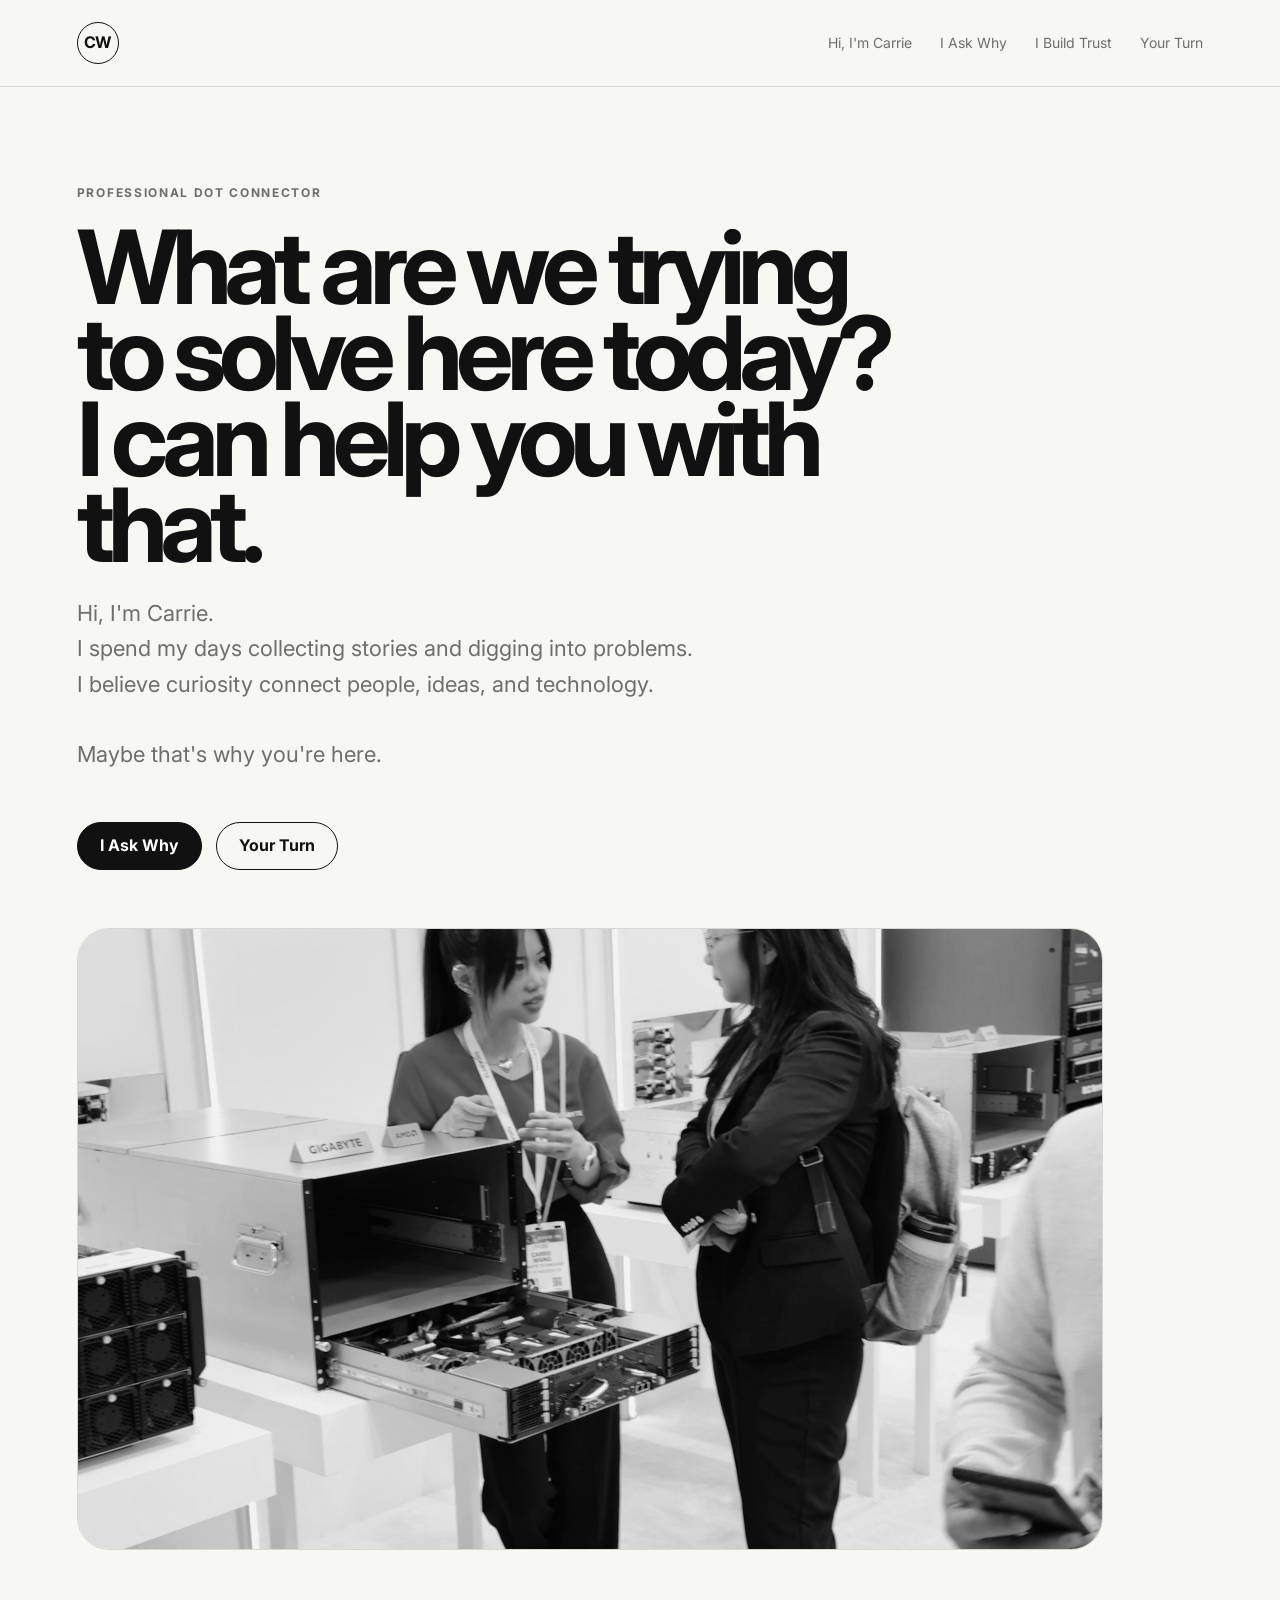
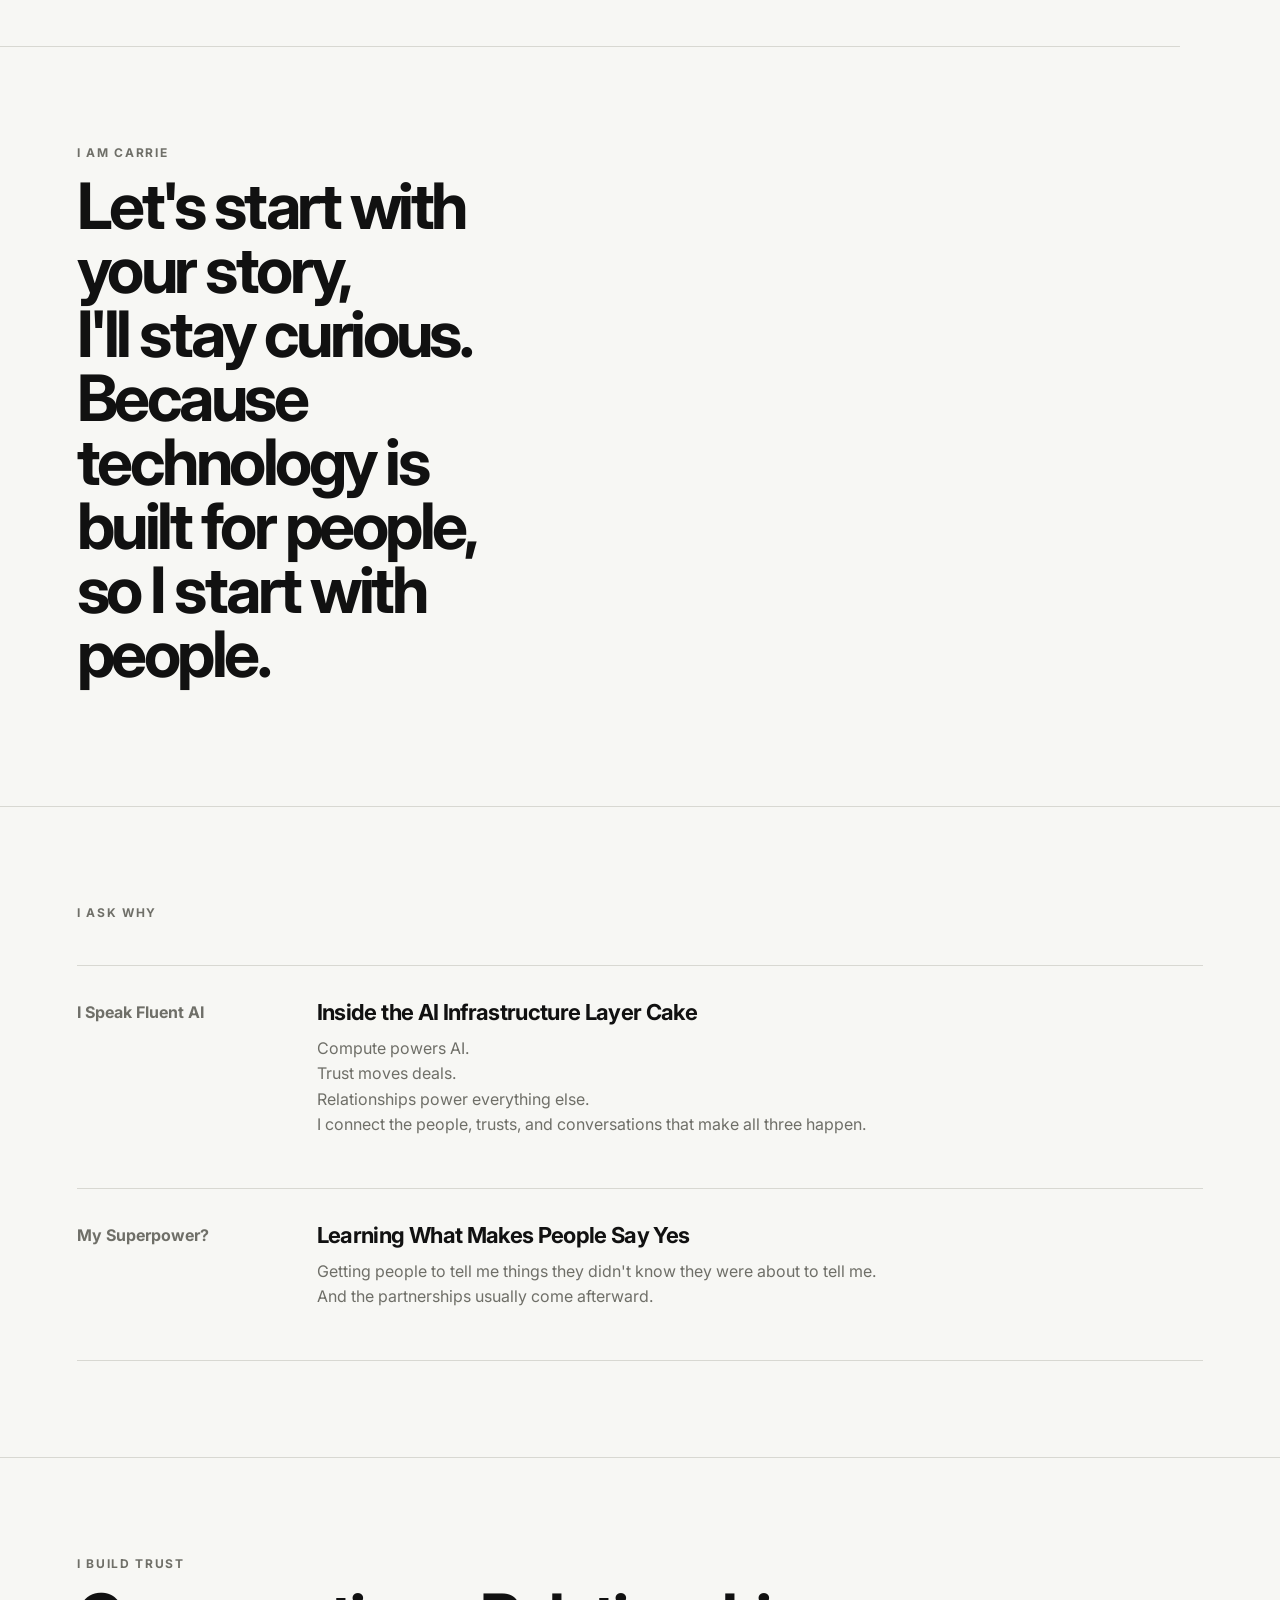
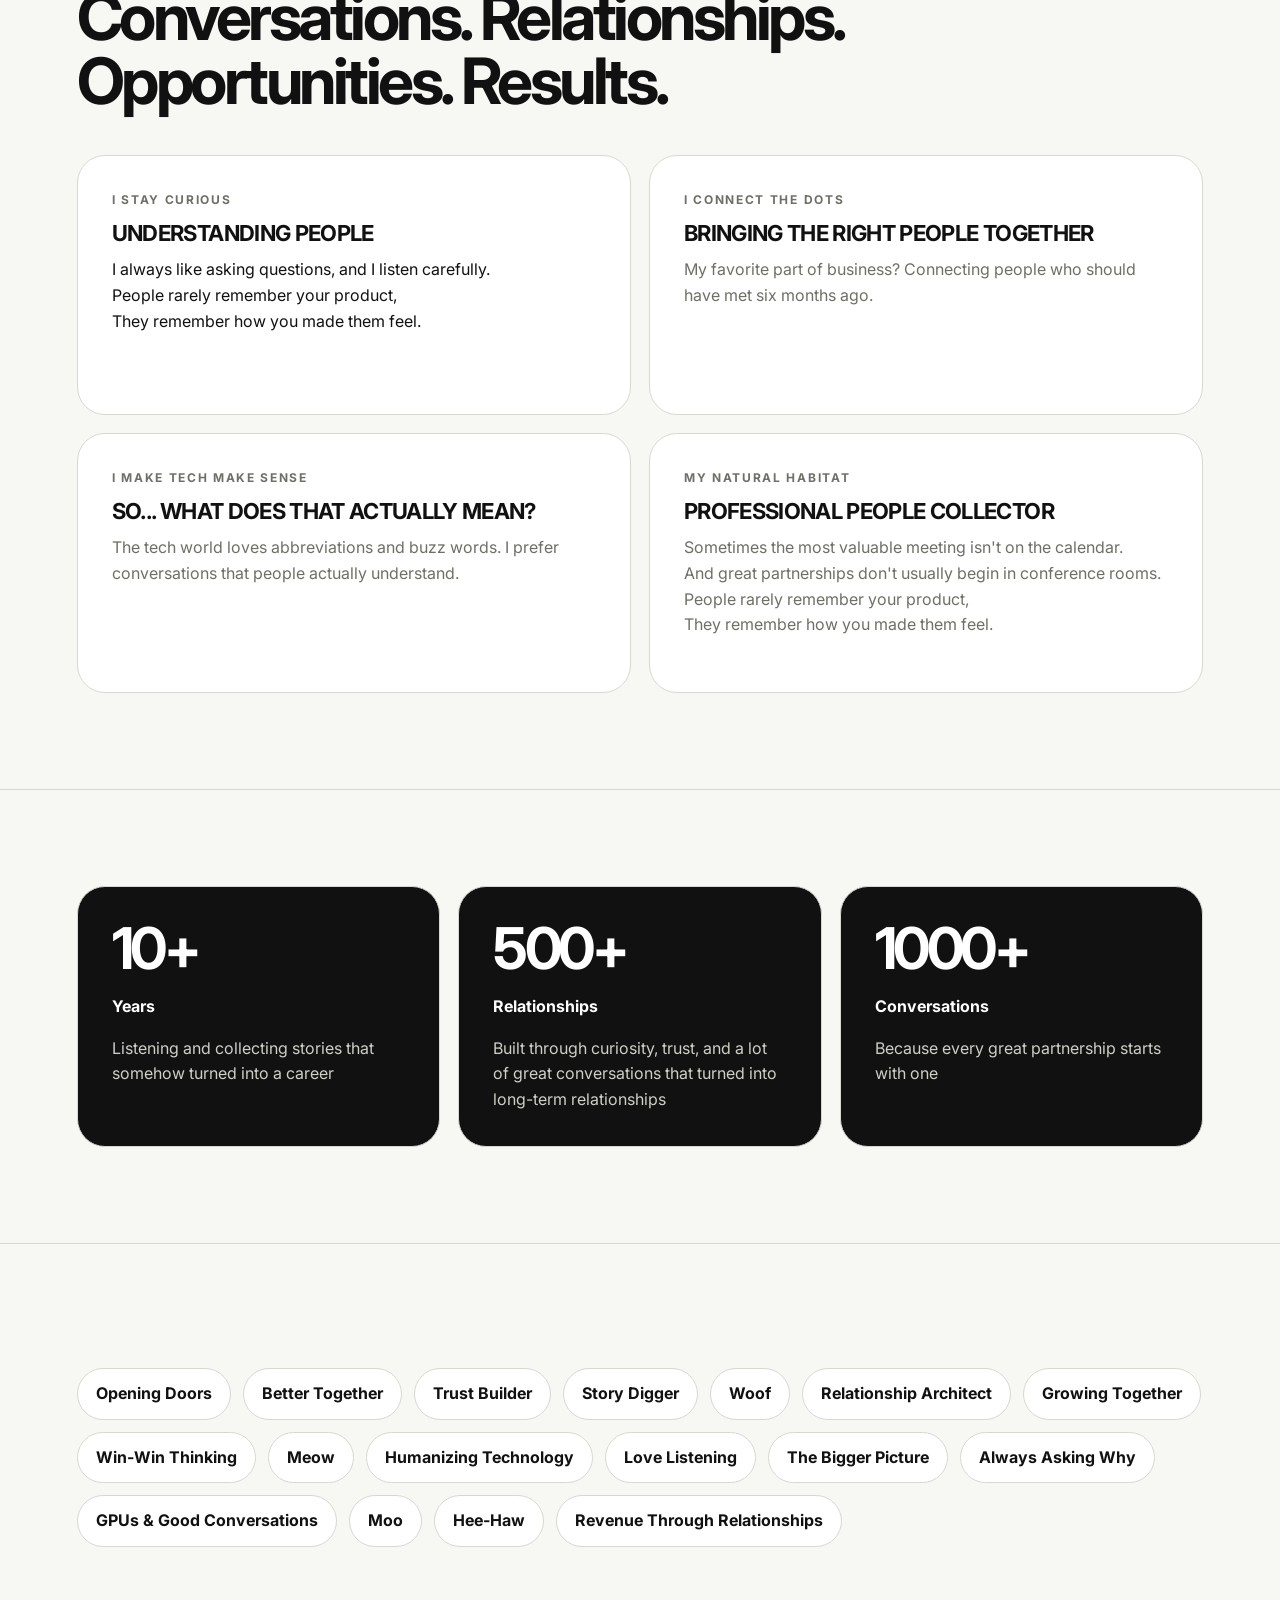
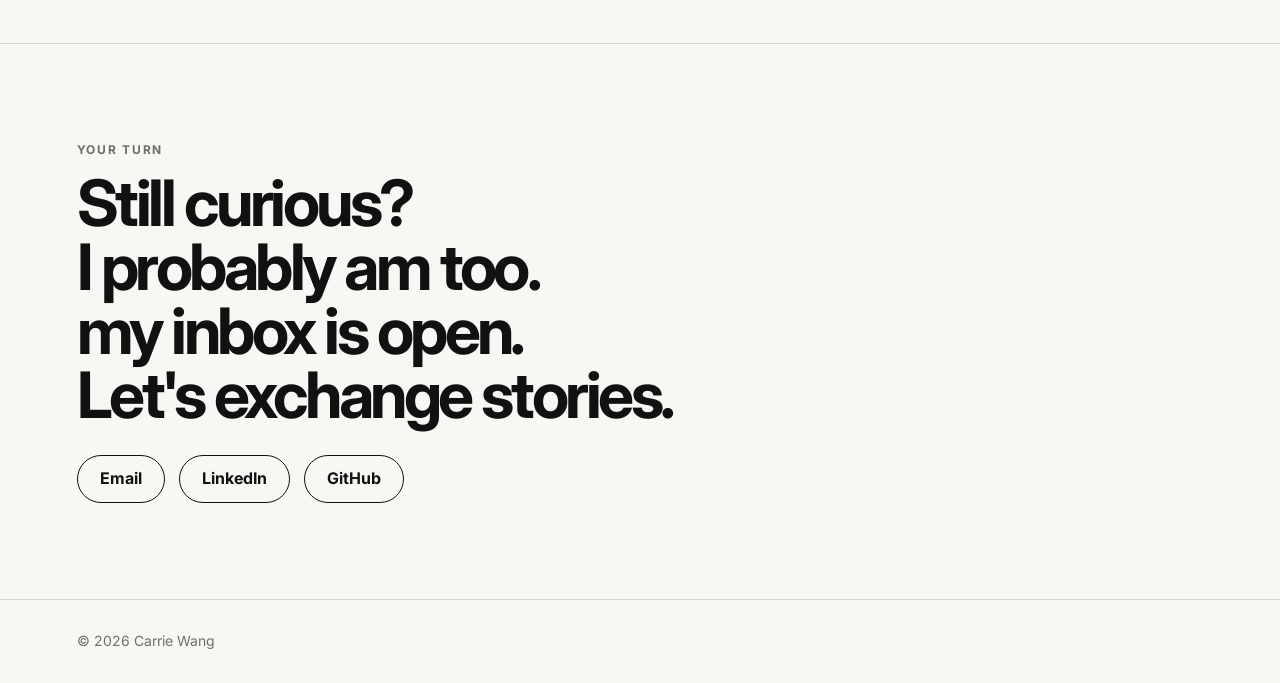
==== index.html @ 951395d8 "Update index.html" ====
<!DOCTYPE html>
<html lang="en">
<head>
  <meta charset="UTF-8" />
  <meta name="viewport" content="width=device-width, initial-scale=1.0" />
  <title>| Hi, I'm Carrie |</title>
  <meta name="description" content="Carrie Wang — Professional Dot Connector." />
  <link rel="preconnect" href="https://fonts.googleapis.com">
  <link rel="preconnect" href="https://fonts.gstatic.com" crossorigin>
  <link href="https://fonts.googleapis.com/css2?family=Inter:wght@400;500;600;700;800&display=swap" rel="stylesheet">
  <link rel="stylesheet" href="style.css" />
</head>
<body>
  <header class="site-header">
    <a class="logo" href="#top">CW</a>
   <nav class="nav">
  <a href="#top">
    <span class="desktop-label">Hi, I'm Carrie</span>
    <span class="mobile-label">Hi,</span>
  </a>

  <a href="#Why">
    <span class="desktop-label">I Ask Why</span>
    <span class="mobile-label">I'm</span>
  </a>

  <a href="#Trust">
    <span class="desktop-label">I Build Trust</span>
    <span class="mobile-label">Carrie</span>
  </a>

  <a href="#Turn">
    <span class="desktop-label">Your Turn</span>
    <span class="mobile-label">: )</span>
  </a>
</nav>
  </header>

  <main id="top">
    <section class="hero section">
      <div class="eyebrow">Professional Dot Connector</div>
      <h1>What are we trying<br>to solve here today?<br>I can help you with<br>that.
</h1>
      <p class="hero-copy">
        Hi, I'm Carrie.<br>I spend my days collecting stories and digging into problems.<br>I believe curiosity connect people, ideas, and technology.
        <br><br>Maybe that's why you're here.
      </p>
      <div class="hero-actions">
        <a class="button primary" href="#Why">I Ask Why</a>
        <a class="button secondary" href="#Turn">Your Turn</a>
      </div>

      <figure class="hero-photo">
        <img src="images/carrie-booth.jpg" alt="Carrie Wang speaking with a customer at an enterprise technology booth">
      </figure>
    </section>

    <section id="Hi, I'm Carrie" class="section grid-two">
      <div>
        <p class="section-label">I am Carrie</p>
        <h2>Let's start with your story,<br>I'll stay curious.<br>Because technology is built for people,<br>so I start with people.</h2>
      </div>
    </section>

    <section id="Why" class="section">
      <p class="section-label">I Ask Why</p>
      <div class="timeline">
        <article class="timeline-item">
          <span>I Speak Fluent AI</span>
          <div>
            <h3>Inside the AI Infrastructure Layer Cake</h3>
            <p>Compute powers AI.<br>Trust moves deals.<br>Relationships power everything else.<br>I connect the people, trusts, and conversations that make all three happen.
          </div>
        </article>
        <article class="timeline-item">
          <span>My Superpower?</span>
          <div>
            <h3>Learning What Makes People Say Yes</h3>
            <p>Getting people to tell me things they didn't know they were about to tell me.<br>And the partnerships usually come afterward.</p>
          </div>
        </article>
      </div>
    </section>

    <section id="Trust" class="section">
      <div class="section-heading">
        <p class="section-label">I Build Trust</p>
        <h2>Conversations. Relationships. Opportunities. Results.</h2>
      </div>

      <div class="cards">
        <article class="card">
          <p class="card-meta">I Stay Curious</p>
          <h3>UNDERSTANDING PEOPLE</h3>
          <p>I always like asking questions, and I listen carefully.<br>People rarely remember your product,<br>They remember how you made them feel.</p></p>
        </article>
        <article class="card">
          <p class="card-meta">I Connect the Dots</p>
          <h3>BRINGING THE RIGHT PEOPLE TOGETHER</h3>
          <p>My favorite part of business? Connecting people who should have met six months ago.</p>
        </article>
        <article class="card">
          <p class="card-meta">I Make Tech Make Sense</p>
          <h3>SO... WHAT DOES THAT ACTUALLY MEAN?</h3>
          <p>The tech world loves abbreviations and buzz words. I prefer conversations that people actually understand.</p>
        </article>
        <article class="card">
          <p class="card-meta">My Natural Habitat</p>
          <h3>PROFESSIONAL PEOPLE COLLECTOR</h3>
          <p>Sometimes the most valuable meeting isn't on the calendar.<br>And great partnerships don't usually begin in conference rooms.<br>People rarely remember your product,<br>They remember how you made them feel.</p>
        </article>
      </div>
    </section>

<section class="section metrics">

  <div>
    <strong>10+</strong>
    <p>Years</p>
    <span>Listening and collecting stories that somehow turned into a career</span>
  </div>

  <div>
    <strong>500+</strong>
    <p>Relationships</p>
    <span>Built through curiosity, trust, and a lot of great conversations that turned into long-term relationships</span>
  </div>

  <div>
    <strong>1000+</strong>
    <p>Conversations</p>
    <span>Because every great partnership starts with one</span>
  </div>

</section>

    

<section class="section skills">
  <div class="skill-list">
    <span>Opening Doors</span>
    <span>Better Together</span>
    <span>Trust Builder</span>
    <span>Story Digger</span>
    <span>Woof</span>
    <span>Relationship Architect</span>
    <span>Growing Together</span>
    <span>Win-Win Thinking</span>
    <span>Meow</span>
    <span>Humanizing Technology</span>
    <span>Love Listening</span>
    <span>The Bigger Picture</span>
    <span>Always Asking Why</span>
    <span>GPUs &amp; Good Conversations</span>
    <span>Moo</span>
    <span>Hee-Haw</span>
    <span>Revenue Through Relationships</span>
  </div>
</section>



    <section id="Turn" class="section contact">
      <p class="section-label">Your Turn</p>
      <h2>Still curious?<br>I probably am too.<br>my inbox is open.<br>Let's exchange stories.</h2>
      <div class="contact-links">
        <a href="mailto:carrie@carriewang.me">Email</a>
        <a href="https://www.linkedin.com/in/this-is-carrie-w/" target="_blank" rel="noopener">LinkedIn</a>
        <a href="https://github.com/carrrieon" target="_blank" rel="noopener">GitHub</a>
      </div>
    </section>
  </main>

  <footer class="footer">
    <span>© 2026 Carrie Wang</span>
    <span></span>
  </footer>
</body>
</html>
---- style.css ----
:root {
  --bg: #f7f7f4;
  --text: #111111;
  --muted: #6f6f68;
  --line: #d8d8d2;
  --card: #ffffff;
  --soft: #edede8;
  --dark: #111111;
  --light: #ffffff;
}

* { box-sizing: border-box; }
html { scroll-behavior: smooth; }
body {
  margin: 0;
  font-family: "Inter", system-ui, -apple-system, BlinkMacSystemFont, sans-serif;
  background: var(--bg);
  color: var(--text);
  line-height: 1.6;
}

a { color: inherit; text-decoration: none; }

.site-header {
  position: sticky;
  top: 0;
  z-index: 10;
  display: flex;
  align-items: center;
  justify-content: space-between;
  padding: 22px 6vw;
  background: rgba(247, 247, 244, 0.86);
  backdrop-filter: blur(18px);
  border-bottom: 1px solid var(--line);
}

.logo {
  width: 42px;
  height: 42px;
  display: grid;
  place-items: center;
  border: 1px solid var(--text);
  border-radius: 50%;
  font-weight: 700;
  letter-spacing: -0.04em;
}

.nav {
  display: flex;
  gap: 28px;
  color: var(--muted);
  font-size: 14px;
}
.nav a:hover { color: var(--text); }

.section {
  padding: 96px 6vw;
  border-bottom: 1px solid var(--line);
}

.hero {
  min-height: 86vh;
  display: flex;
  flex-direction: column;
  justify-content: center;
  max-width: 1180px;
}

.eyebrow,
.section-label,
.card-meta {
  color: var(--muted);
  text-transform: uppercase;
  letter-spacing: 0.14em;
  font-size: 12px;
  font-weight: 700;
}

h1, h2, h3, p { margin-top: 0; }
h1 {
  max-width: 1060px;
  font-size: clamp(46px, 8vw, 116px);
  line-height: 0.84;
  letter-spacing: -0.07em;
  margin: 22px 0 28px;
}

h2 {
  font-size: clamp(34px, 5vw, 72px);
  line-height: 1;
  letter-spacing: -0.055em;
  margin-bottom: 24px;
}

h3 {
  font-size: 22px;
  line-height: 1.18;
  letter-spacing: -0.03em;
  margin-bottom: 10px;
}

.hero-copy {
  max-width: 680px;
  font-size: 22px;
  color: var(--muted);
}

.hero-actions,
.contact-links {
  display: flex;
  flex-wrap: wrap;
  gap: 14px;
  margin-top: 28px;
}

.button,
.contact-links a {
  display: inline-flex;
  align-items: center;
  justify-content: center;
  min-height: 48px;
  padding: 0 22px;
  border: 1px solid var(--text);
  border-radius: 999px;
  font-weight: 700;
  transition: transform 0.2s ease, background 0.2s ease, color 0.2s ease;
}

.button:hover,
.contact-links a:hover { transform: translateY(-2px); }
.primary { background: var(--dark); color: var(--light); }
.secondary { background: transparent; }

.grid-two {
  display: grid;
  grid-template-columns: minmax(0, 0.9fr) minmax(0, 1.1fr);
  gap: 80px;
  align-items: start;
}

.content-block {
  font-size: 20px;
  color: var(--muted);
}

.timeline {
  margin-top: 42px;
  border-top: 1px solid var(--line);
}
.timeline-item {
  display: grid;
  grid-template-columns: 180px 1fr;
  gap: 60px;
  padding: 34px 0;
  border-bottom: 1px solid var(--line);
}
.timeline-item span {
  color: var(--muted);
  font-weight: 700;
}
.timeline-item p { color: var(--muted); max-width: 760px; }

.section-heading { max-width: 880px; margin-bottom: 42px; }
.cards {
  display: grid;
  grid-template-columns: repeat(2, minmax(0, 1fr));
  gap: 18px;
}
.card {
  background: var(--card);
  border: 1px solid var(--line);
  border-radius: 28px;
  padding: 34px;
  min-height: 260px;
}
.card p:last-child { color: var(--muted); }

.metrics {
  display: grid;
  grid-template-columns: repeat(3, minmax(0, 1fr));
  gap: 18px;
}
.metrics div {
  border: 1px solid var(--line);
  border-radius: 28px;
  padding: 34px;
  background: var(--dark);
  color: var(--light);
  min-height: 220px;
  display: flex;
  flex-direction: column;
}
.metrics strong {
  display: block;
  font-size: clamp(42px, 4.5vw, 64px);
  line-height: 0.95;
  letter-spacing: -0.06em;
  margin-bottom: 18px;
  word-break: keep-all;
}
.metrics p {
  font-weight: 700;
}
.metrics span { color: #cfcfc9; }

.skill-list {
  display: flex;
  flex-wrap: wrap;
  gap: 12px;
  margin-top: 28px;
}
.skill-list span {
  border: 1px solid var(--line);
  background: var(--card);
  border-radius: 999px;
  padding: 12px 18px;
  font-weight: 700;
}

.contact h2 { max-width: 960px; }

.footer {
  display: flex;
  justify-content: space-between;
  gap: 18px;
  padding: 30px 6vw;
  color: var(--muted);
  font-size: 14px;
}

@media (max-width: 820px) {
.site-header {
  padding: 14px 14px;
  gap: 12px;
}

.logo {
  width: 44px;
  height: 44px;
  flex: 0 0 44px;
  font-size: 18px;
}

.nav {
  flex: 1;
  display: flex;
  justify-content: space-between;
  gap: 8px;
  font-size: 13px;
  line-height: 1;
}

.nav a {
  white-space: nowrap;
}
  .section { padding: 72px 20px; }
  .hero { min-height: 80vh; }
  .hero-copy, .content-block { font-size: 18px; }
  .grid-two, .timeline-item, .cards, .metrics {
    grid-template-columns: 1fr;
    gap: 24px;
  }
  .timeline-item { gap: 10px; }
  .footer { flex-direction: column; padding: 26px 20px; }
}

.hero-photo {
  margin: 58px 0 0;
  border: 1px solid var(--line);
  border-radius: 32px;
  overflow: hidden;
  background: var(--card);
}

.hero-photo img {
  display: block;
  width: 100%;
  height: min(58vw, 620px);
  object-fit: cover;
  filter: grayscale(100%);
}
.mobile-label {
  display: none;
}

@media (max-width: 820px) {
  .desktop-label {
    display: none;
  }

  .mobile-label {
    display: inline;
  }
}
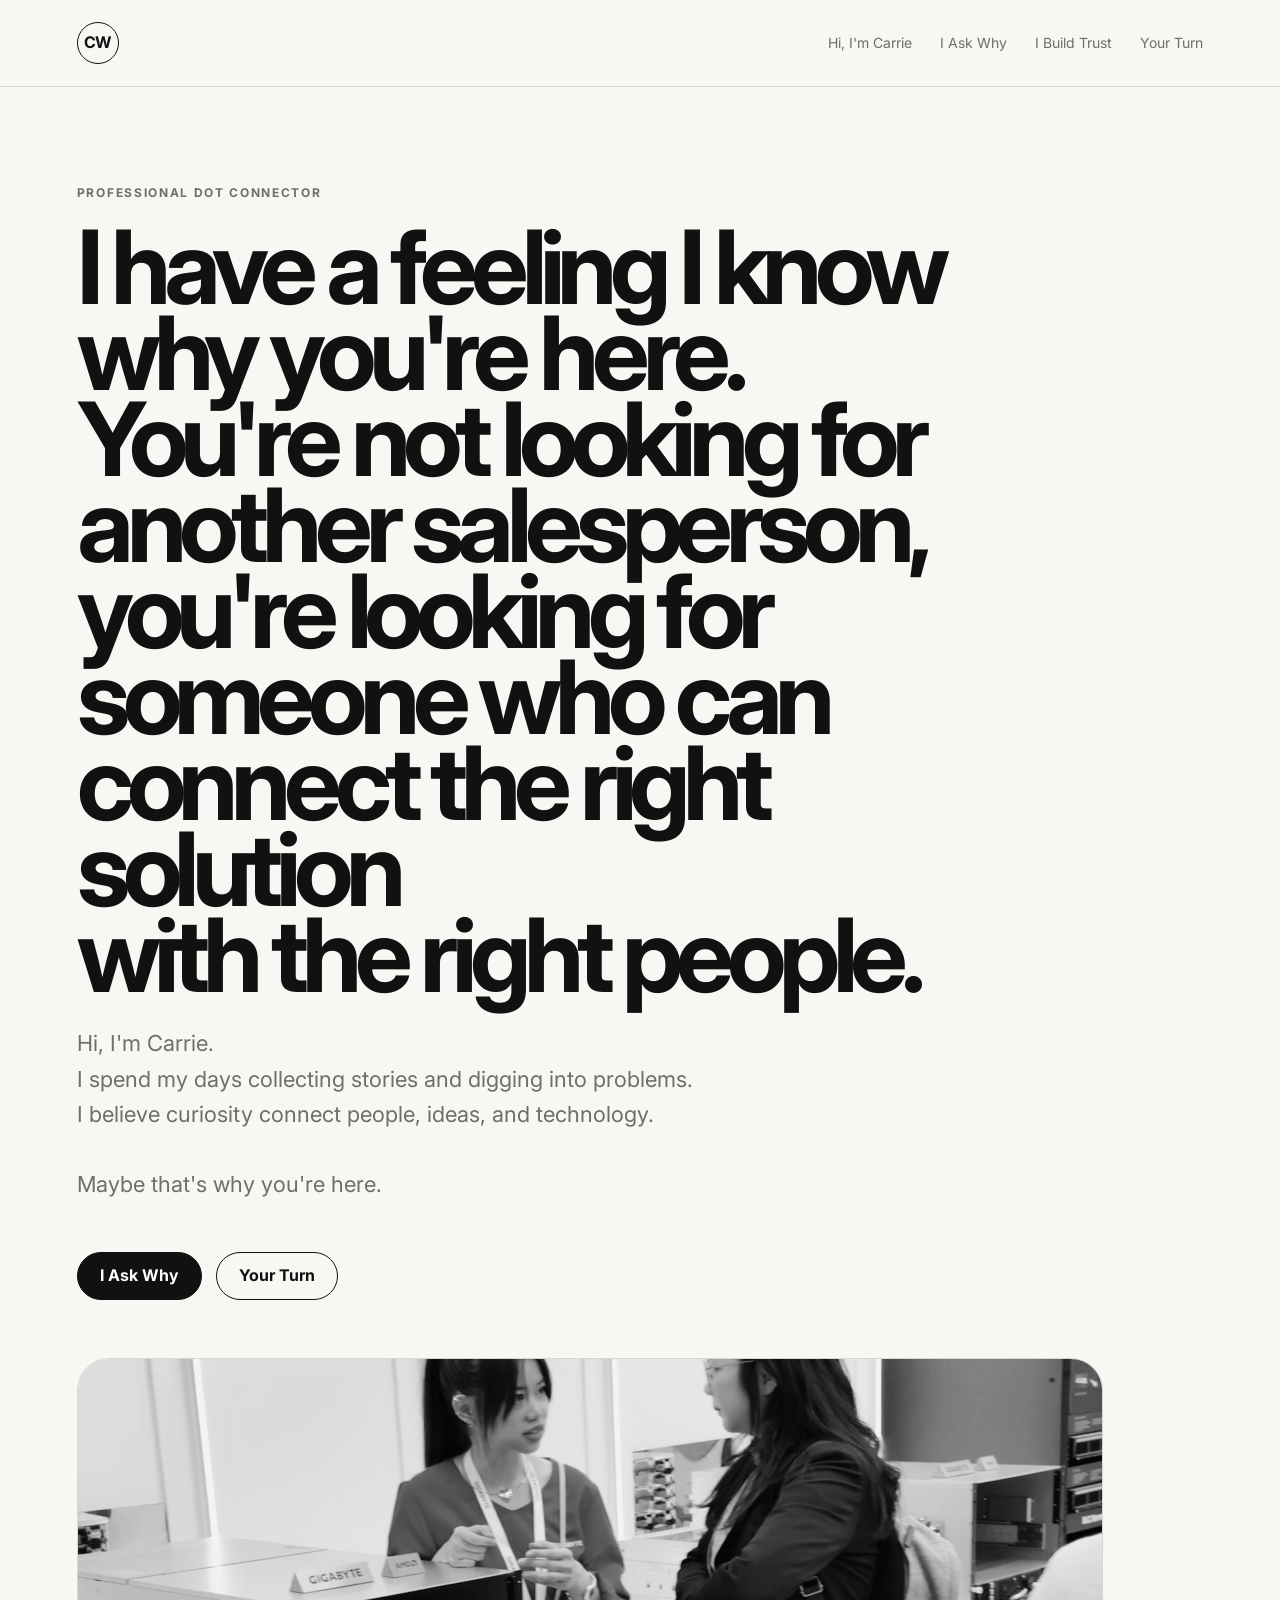
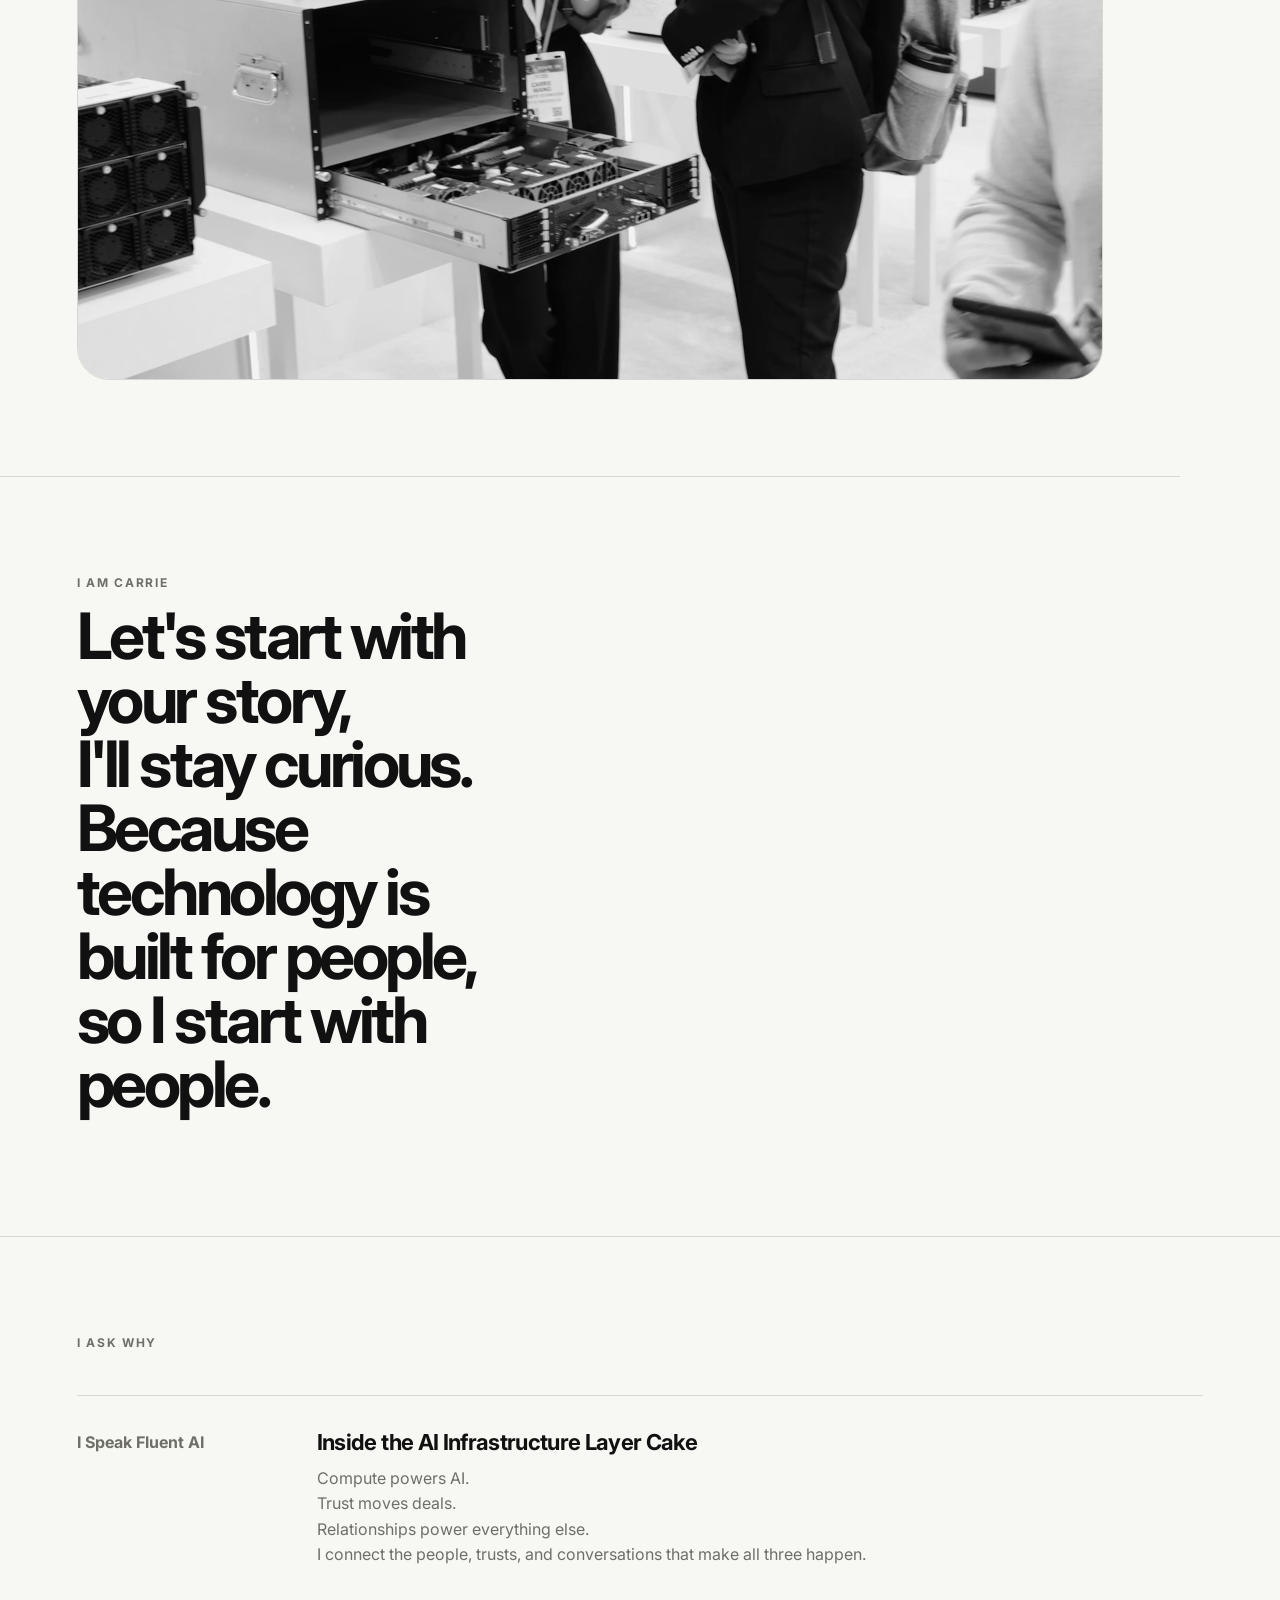
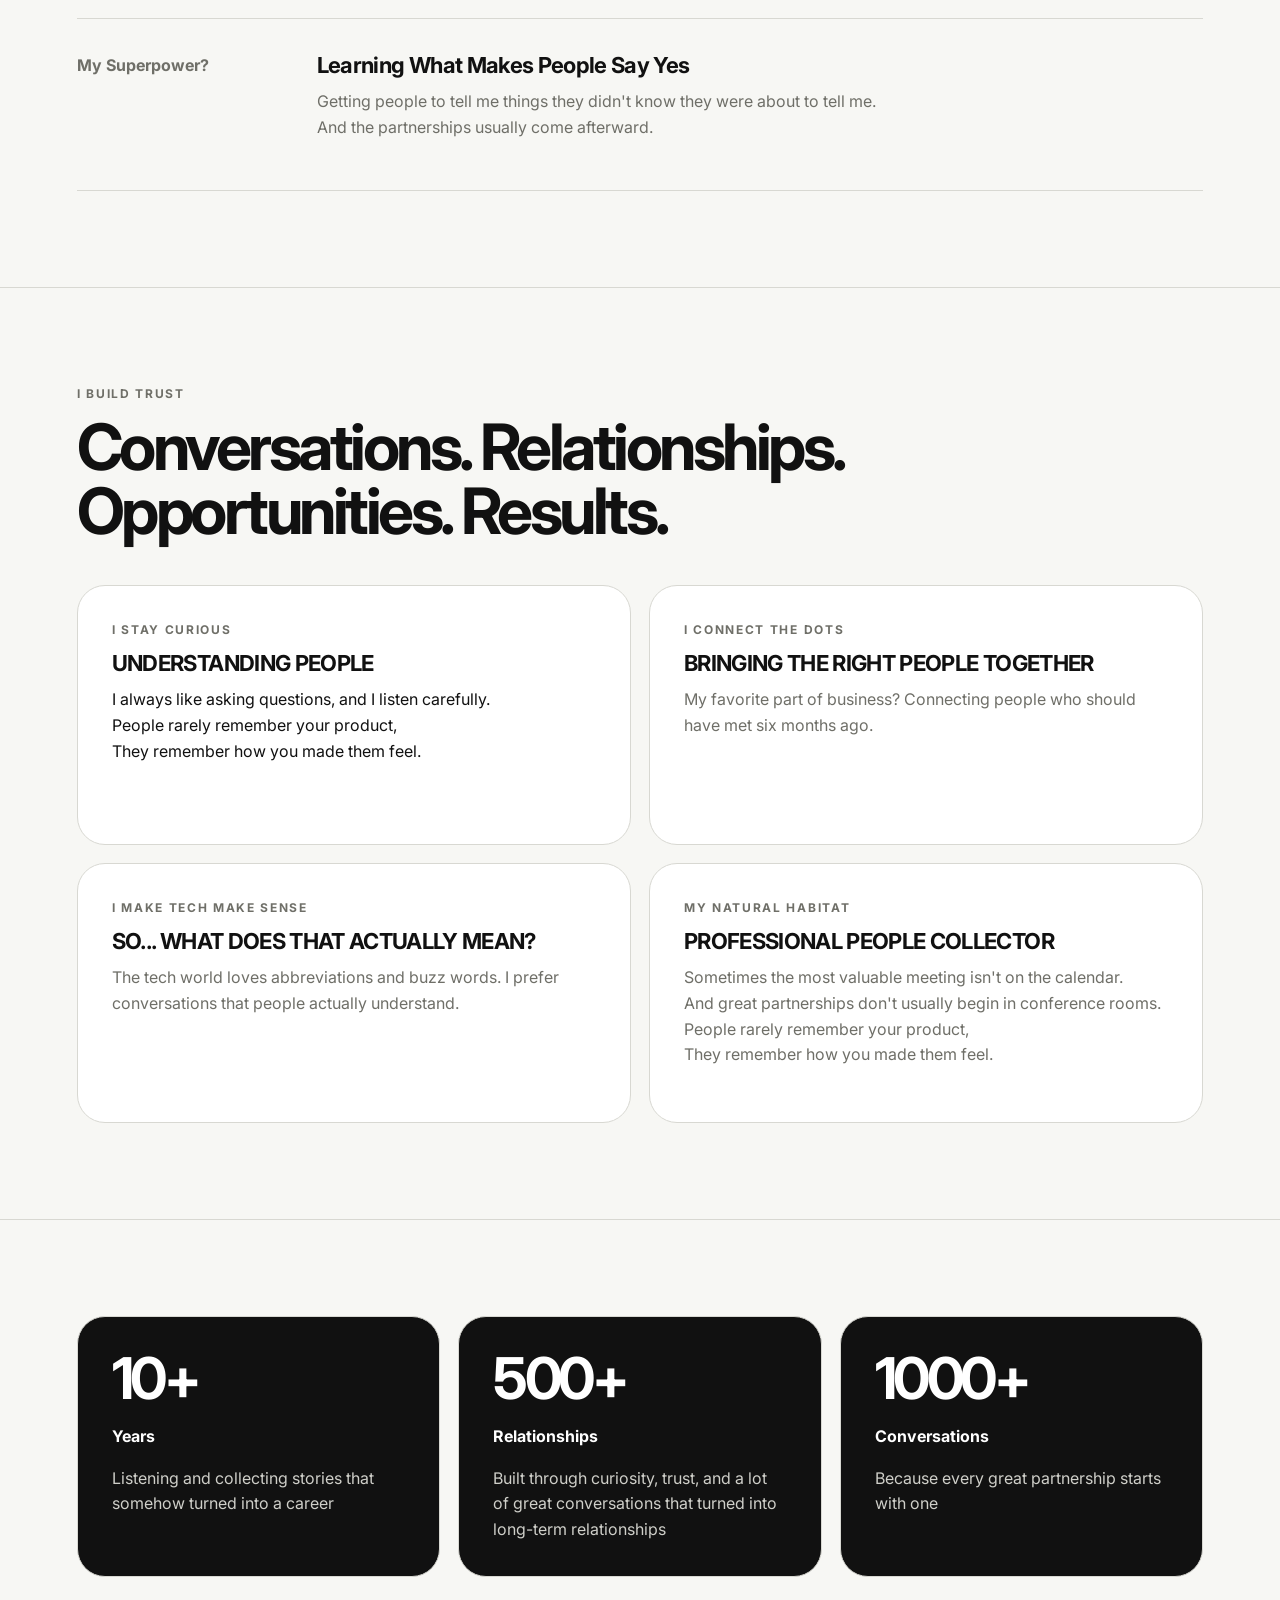
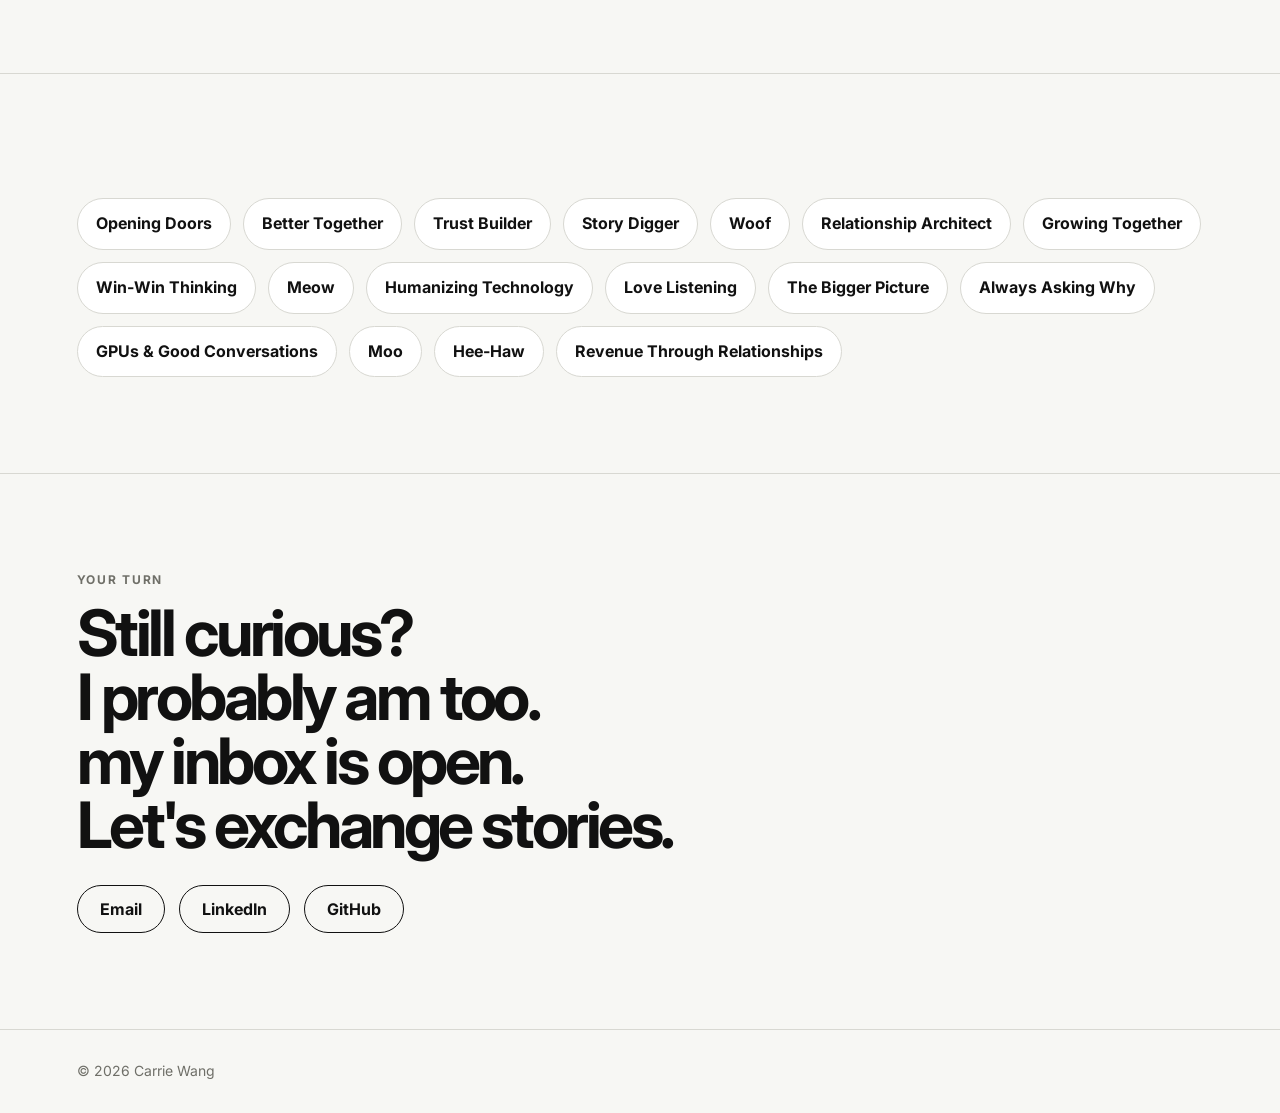
==== commit c1c8ad77: "Update index.html" ====
--- a/index.html
+++ b/index.html
@@ -39,7 +39,7 @@
   <main id="top">
     <section class="hero section">
       <div class="eyebrow">Professional Dot Connector</div>
-      <h1>What are we trying<br>to solve here today?<br>I can help you with<br>that.
+      <h1>I have a feeling I know why you're here.<br>You're not looking for another salesperson,<br>you're looking for someone who can connect the right solution<br>with the right people.
 </h1>
       <p class="hero-copy">
         Hi, I'm Carrie.<br>I spend my days collecting stories and digging into problems.<br>I believe curiosity connect people, ideas, and technology.
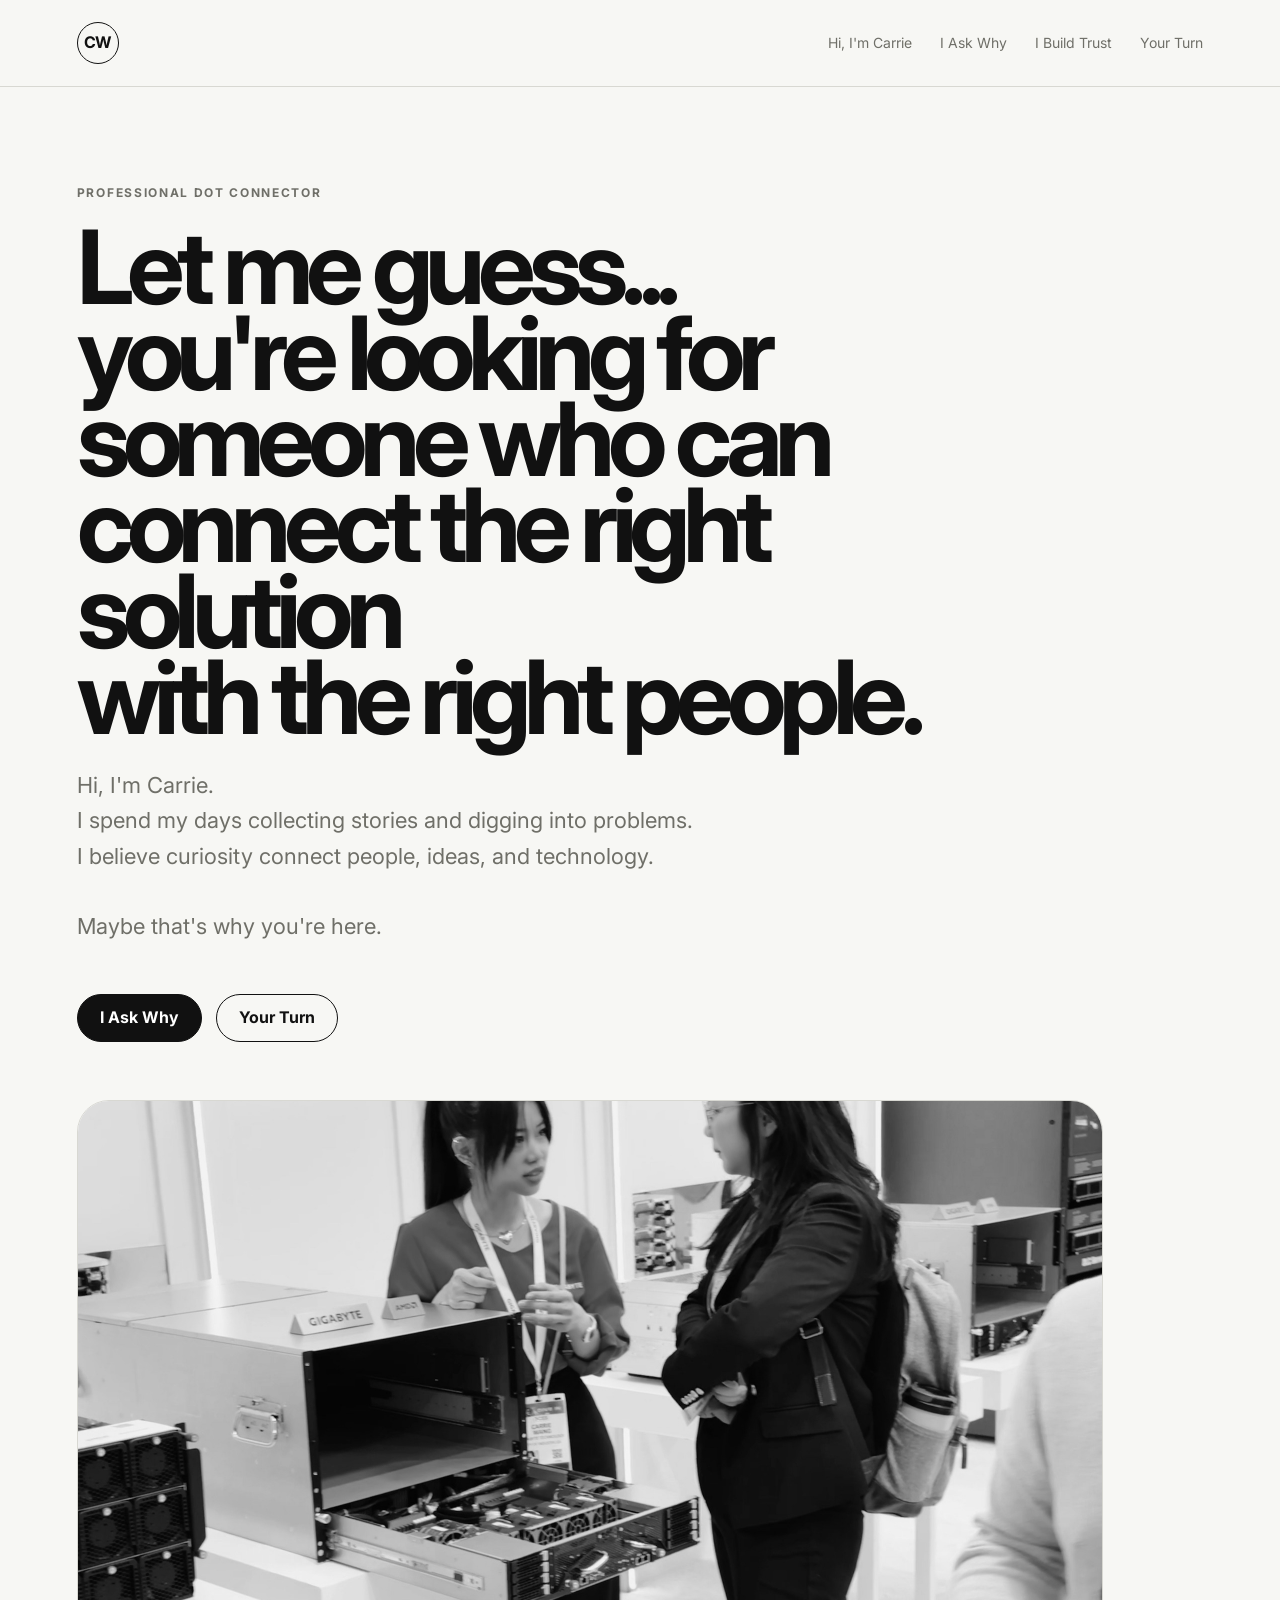
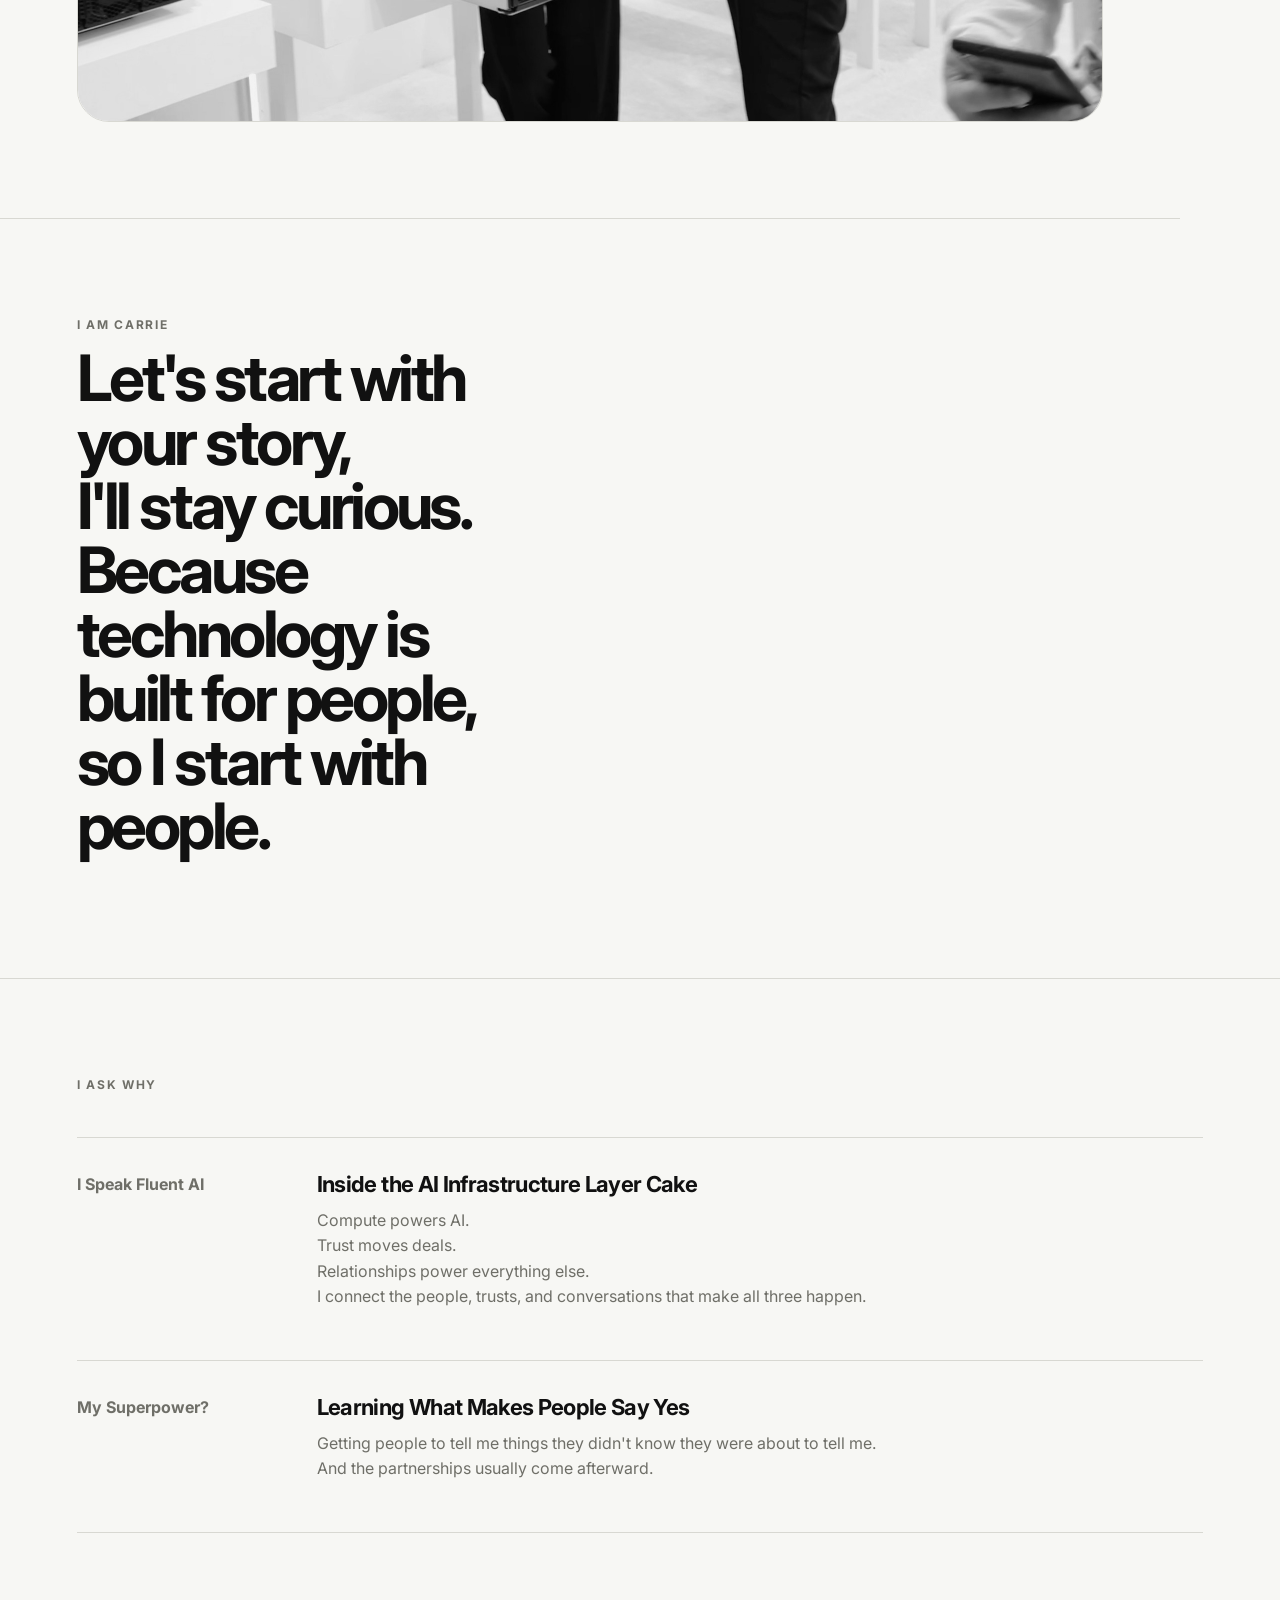
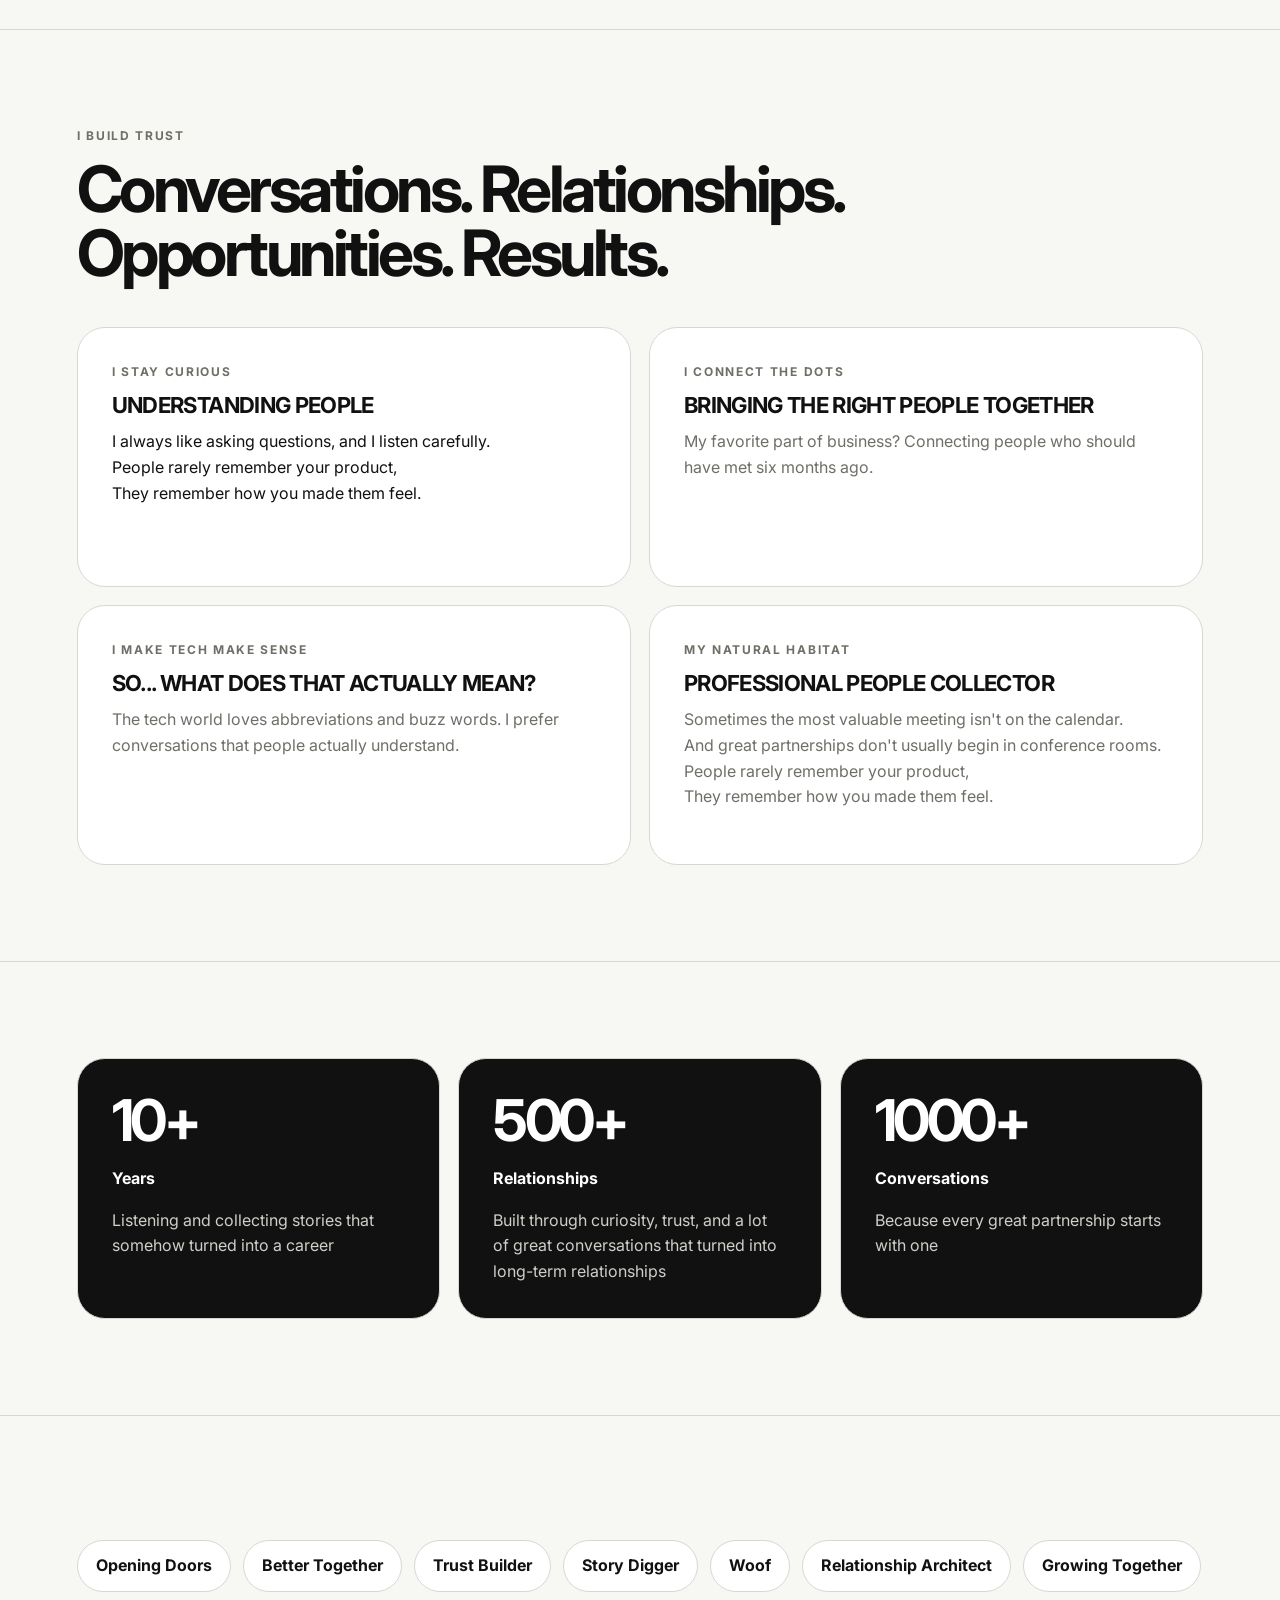
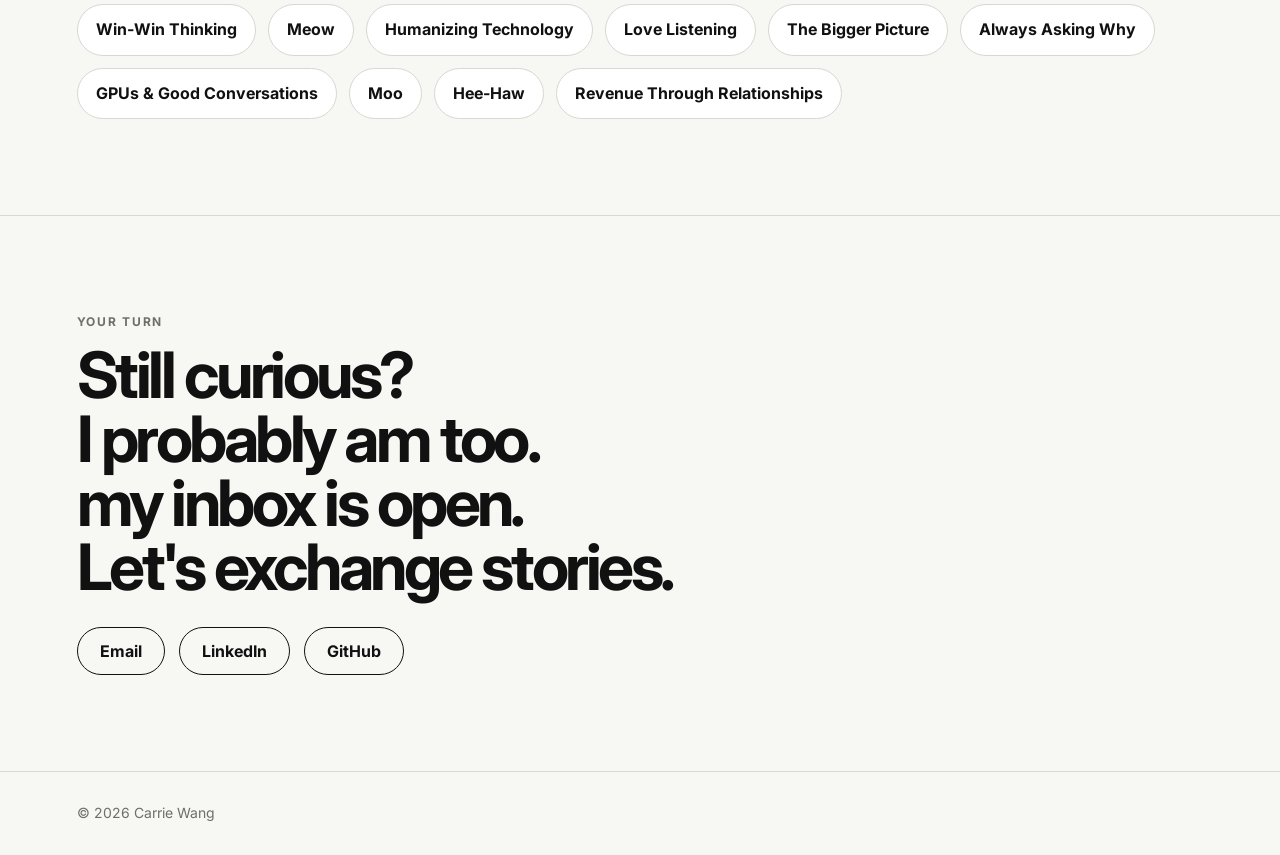
==== commit 71783fb1: "Update index.html" ====
--- a/index.html
+++ b/index.html
@@ -39,7 +39,7 @@
   <main id="top">
     <section class="hero section">
       <div class="eyebrow">Professional Dot Connector</div>
-      <h1>I have a feeling I know why you're here.<br>You're not looking for another salesperson,<br>you're looking for someone who can connect the right solution<br>with the right people.
+      <h1>Let me guess...<br>you're looking for someone who can connect the right solution<br>with the right people.
 </h1>
       <p class="hero-copy">
         Hi, I'm Carrie.<br>I spend my days collecting stories and digging into problems.<br>I believe curiosity connect people, ideas, and technology.
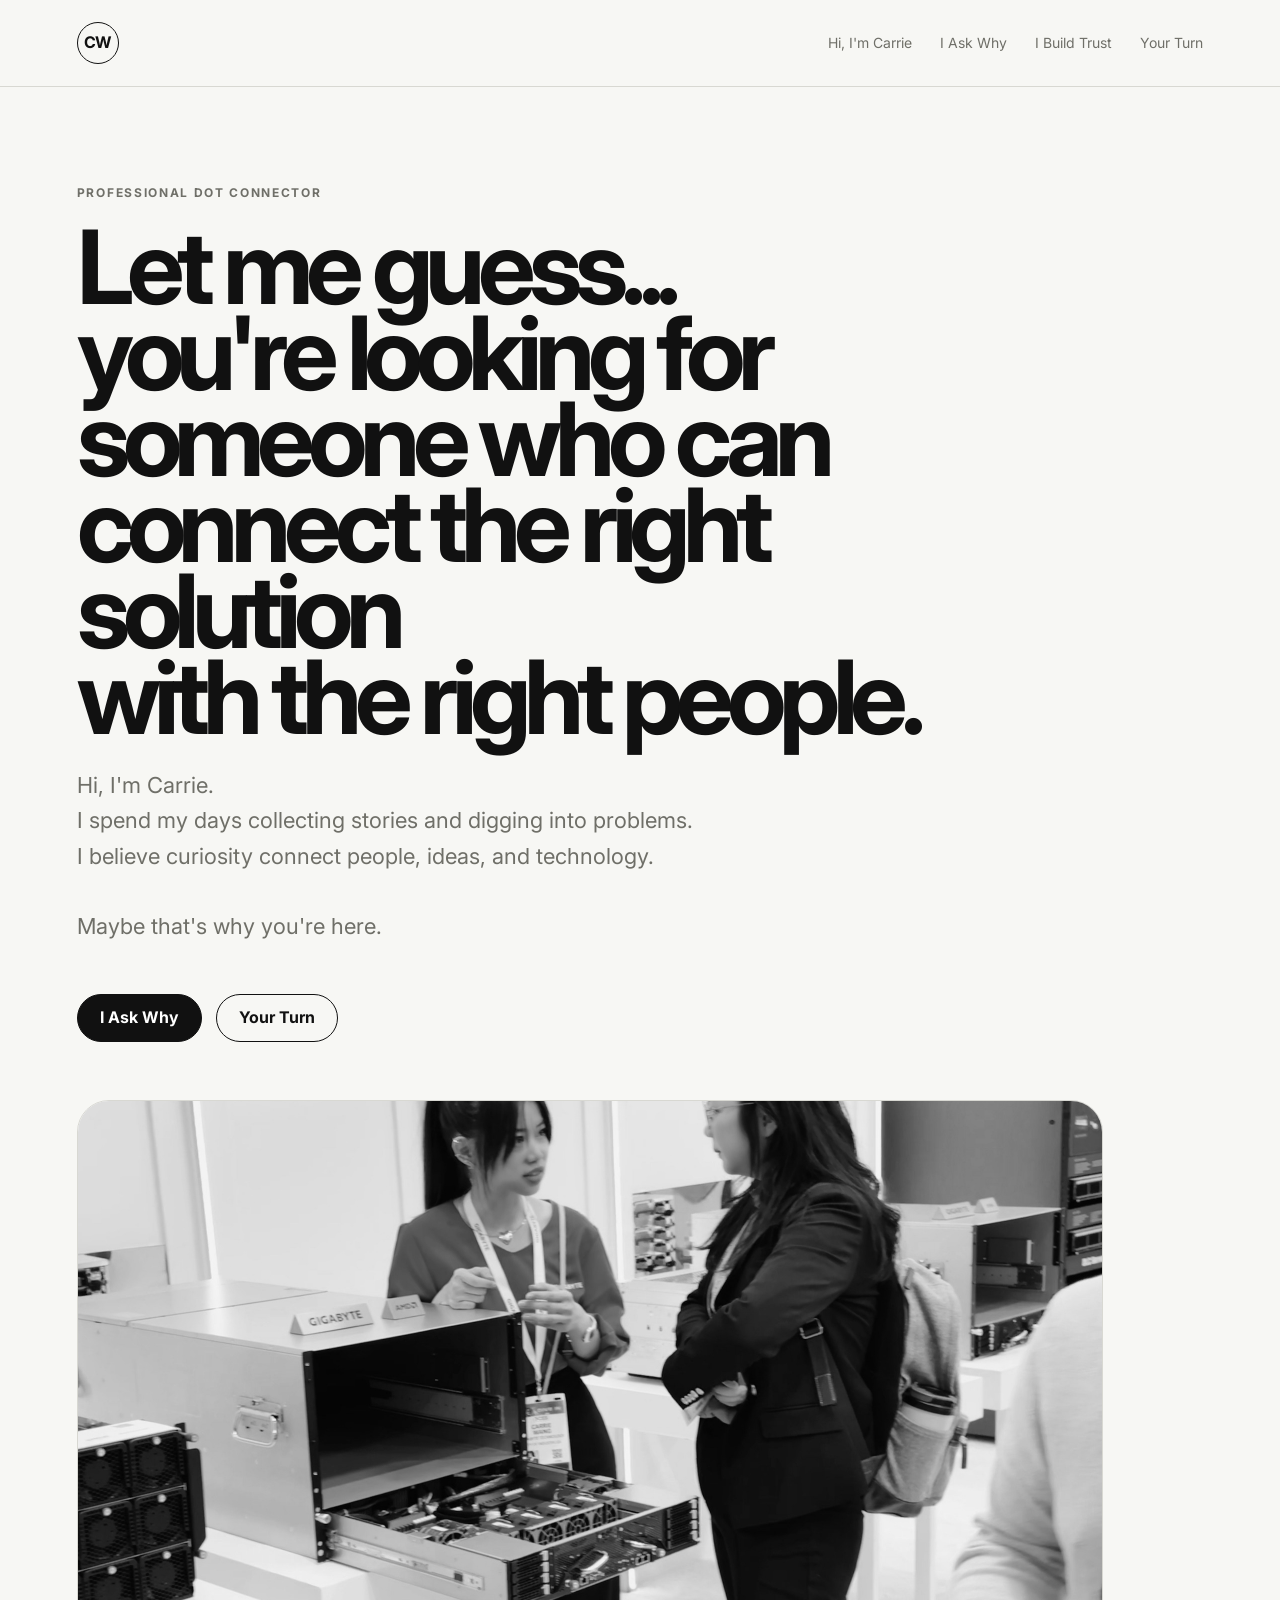
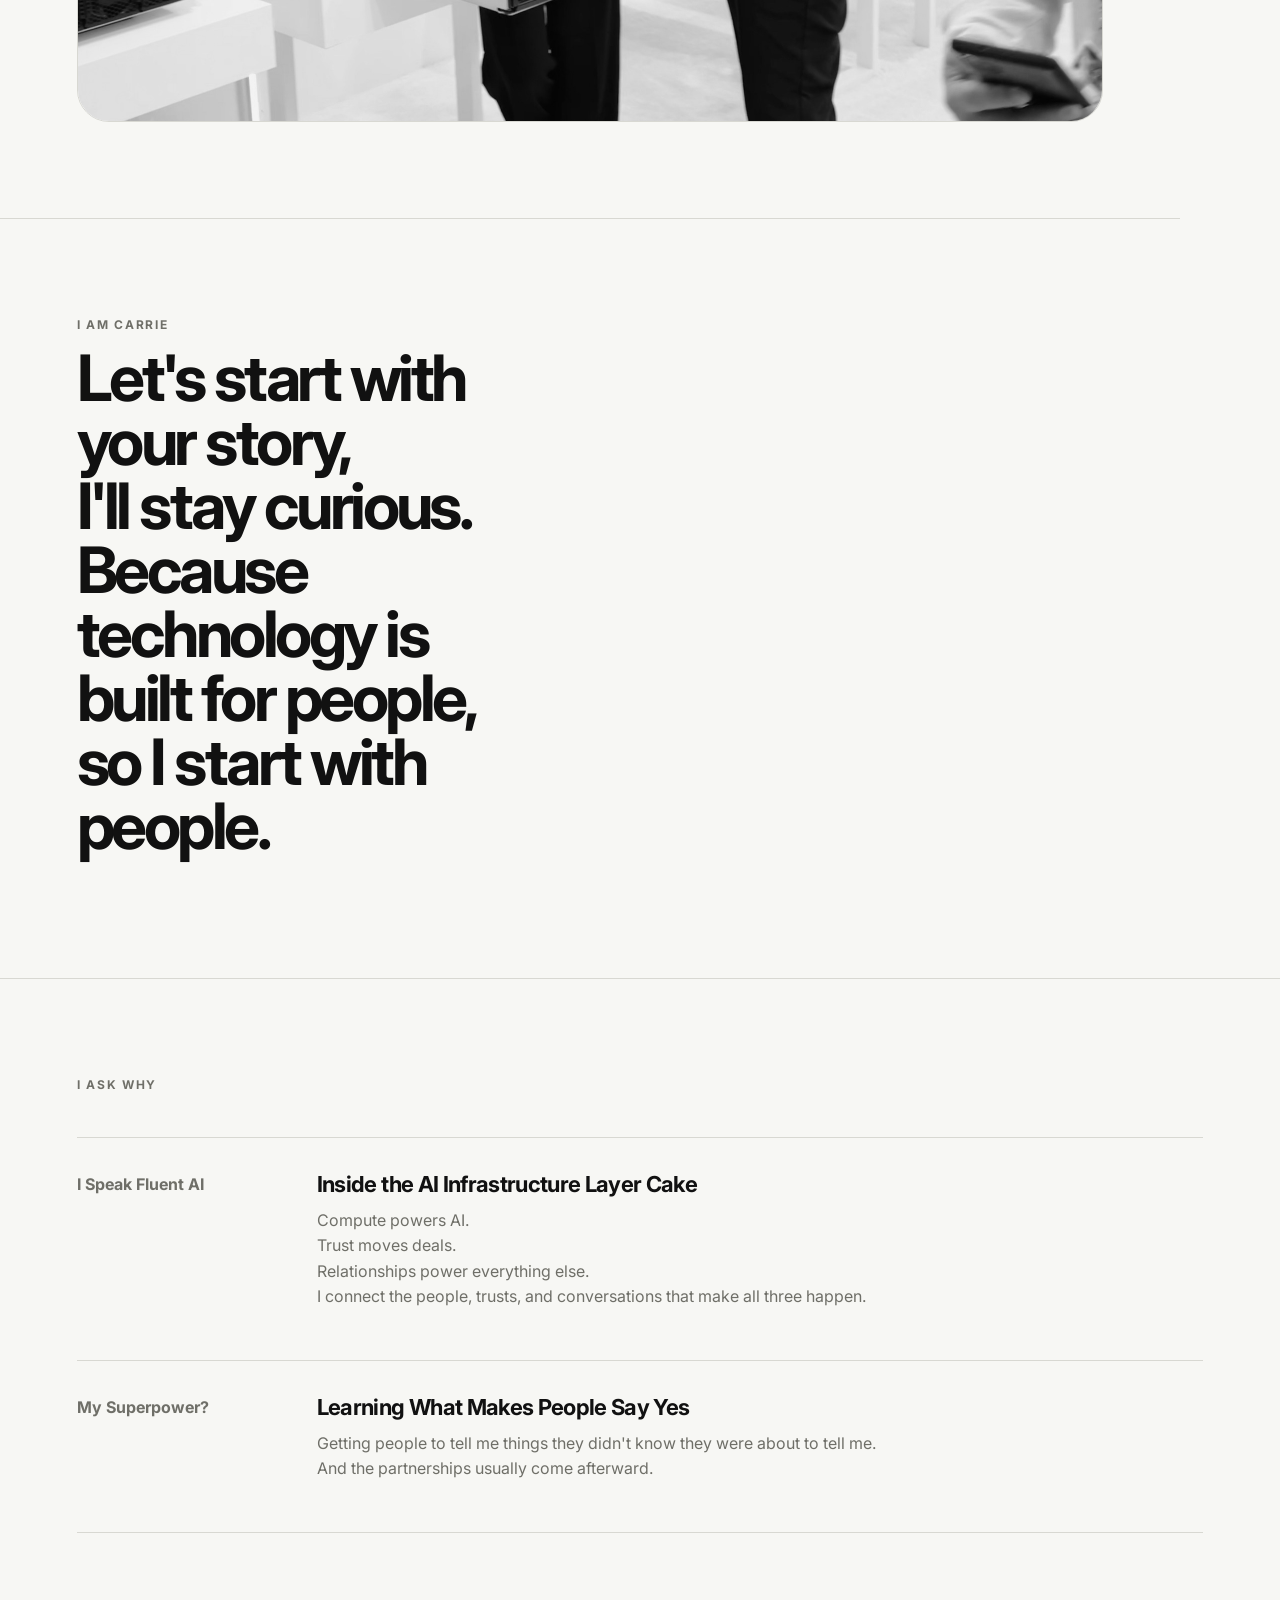
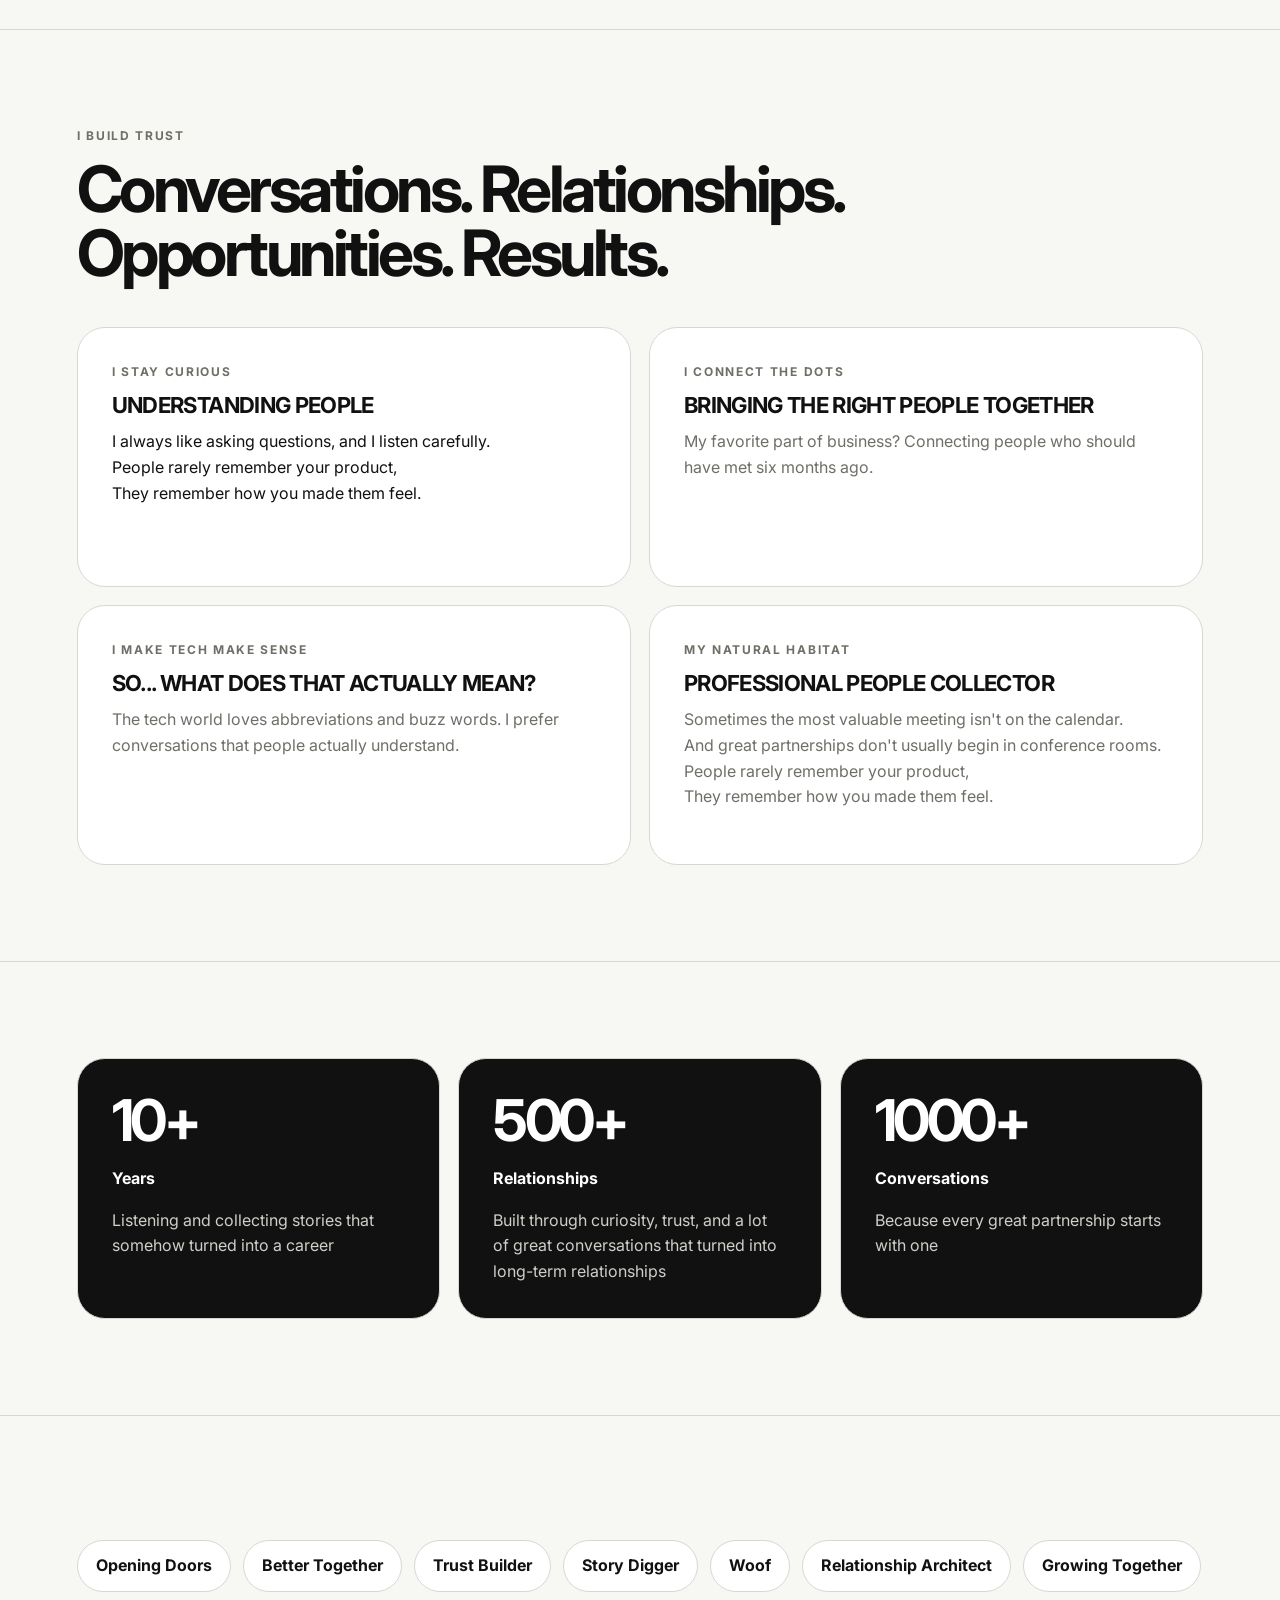
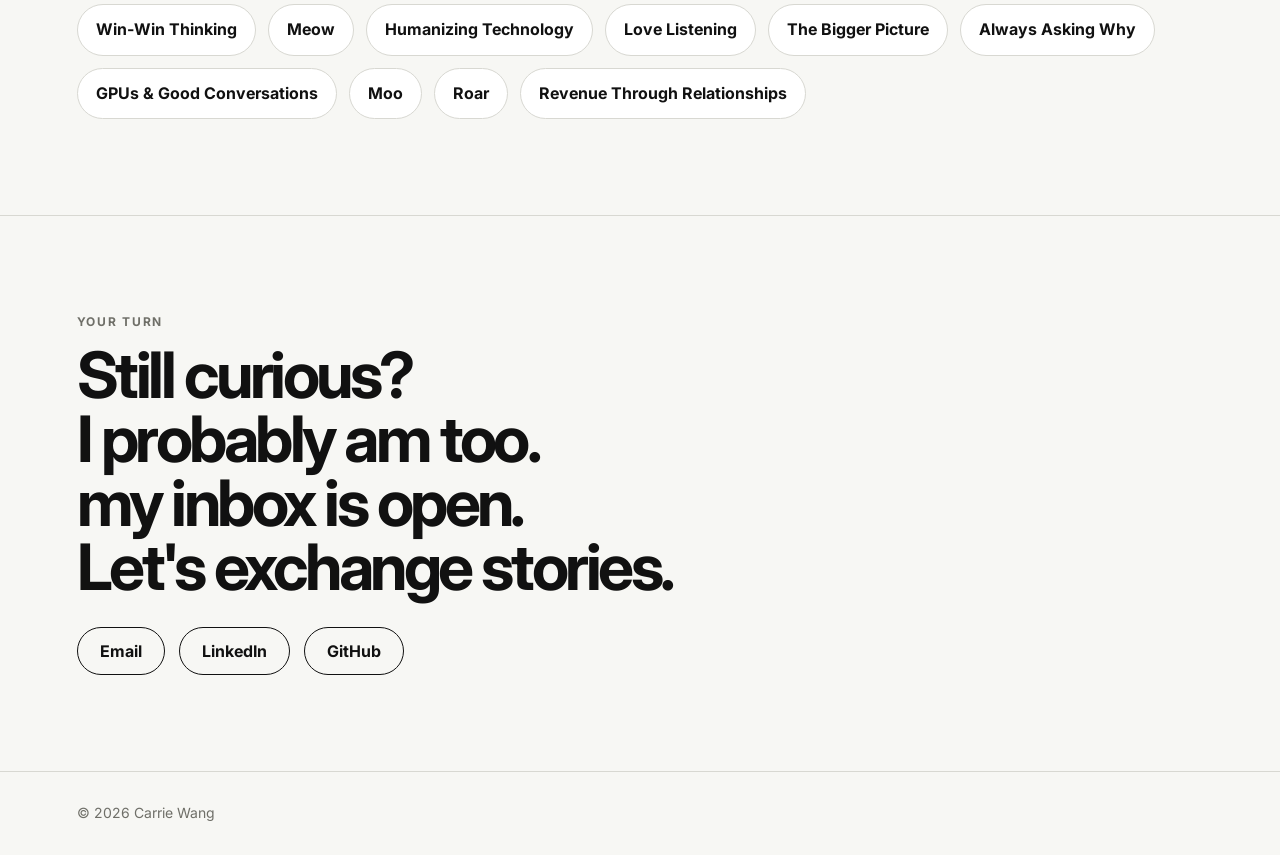
==== commit 82de2337: "Update index.html" ====
--- a/index.html
+++ b/index.html
@@ -153,7 +153,7 @@
     <span>Always Asking Why</span>
     <span>GPUs &amp; Good Conversations</span>
     <span>Moo</span>
-    <span>Hee-Haw</span>
+    <span>Roar</span>
     <span>Revenue Through Relationships</span>
   </div>
 </section>
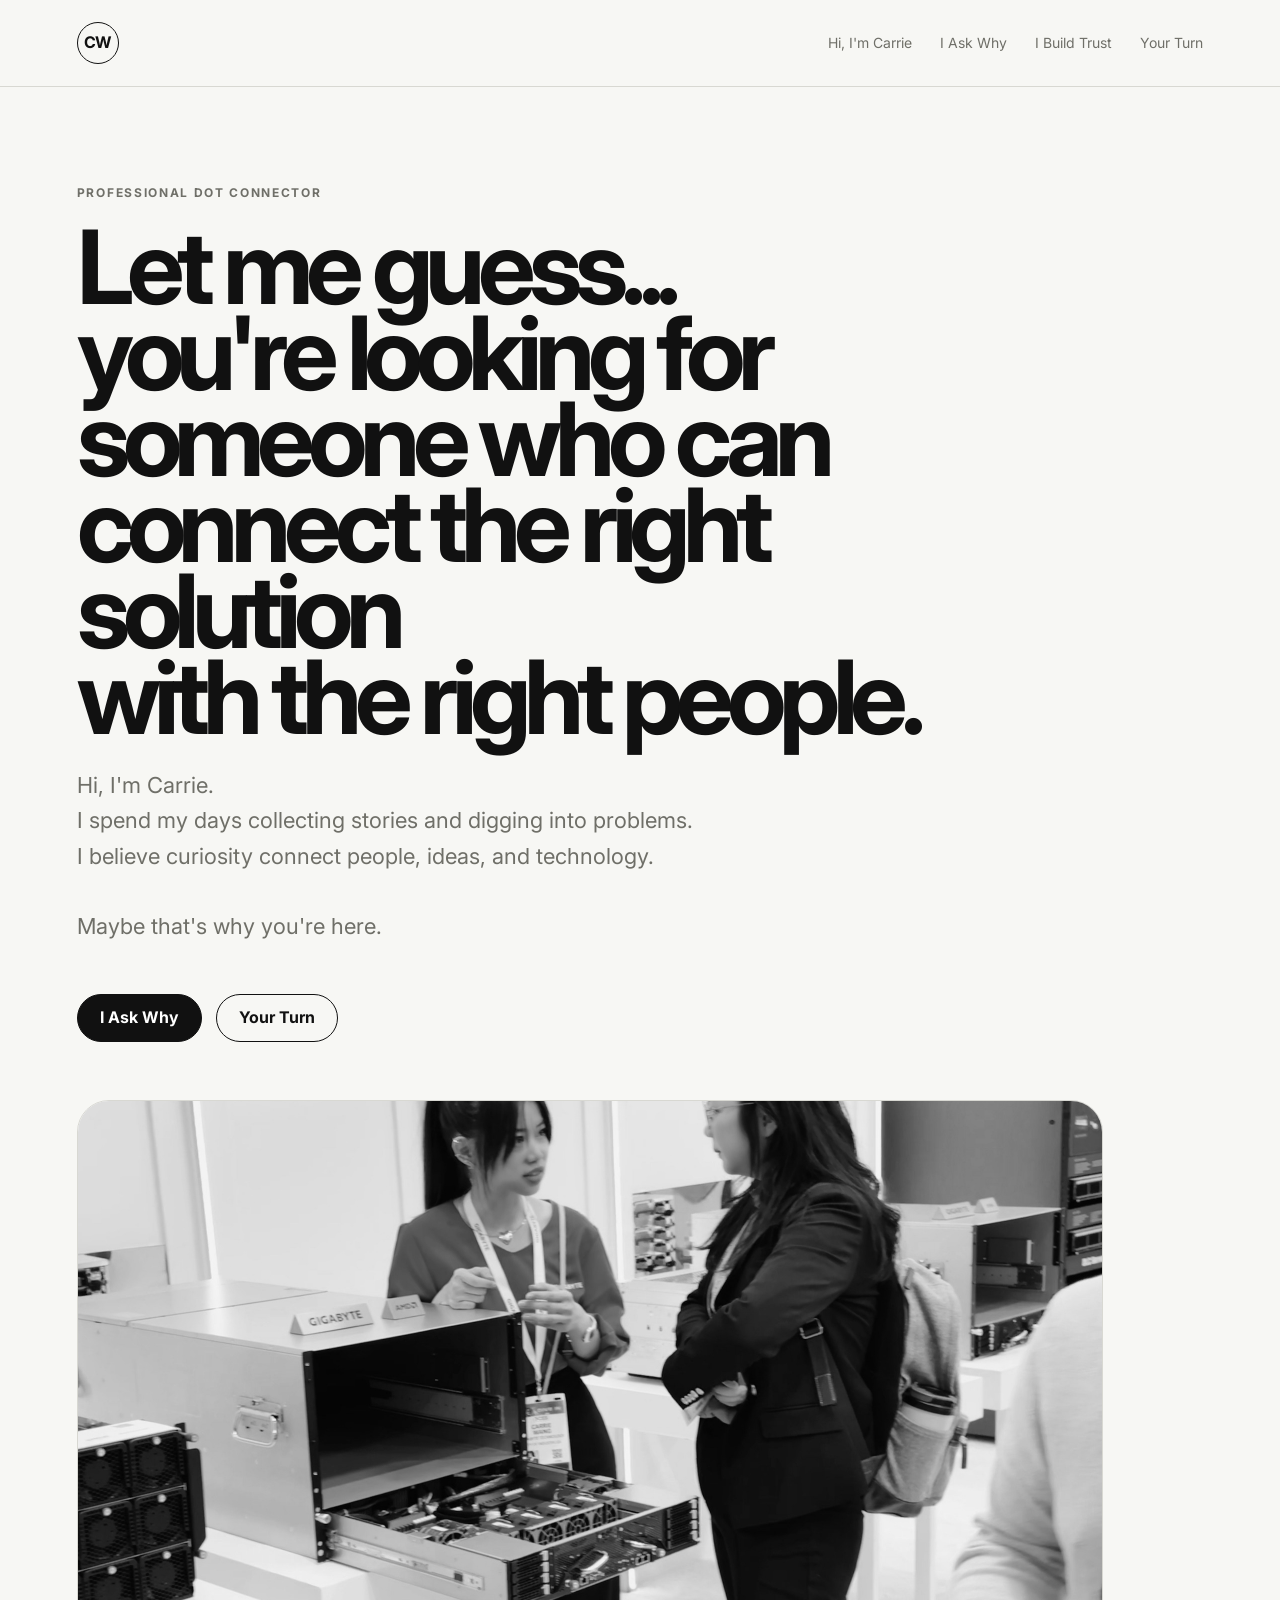
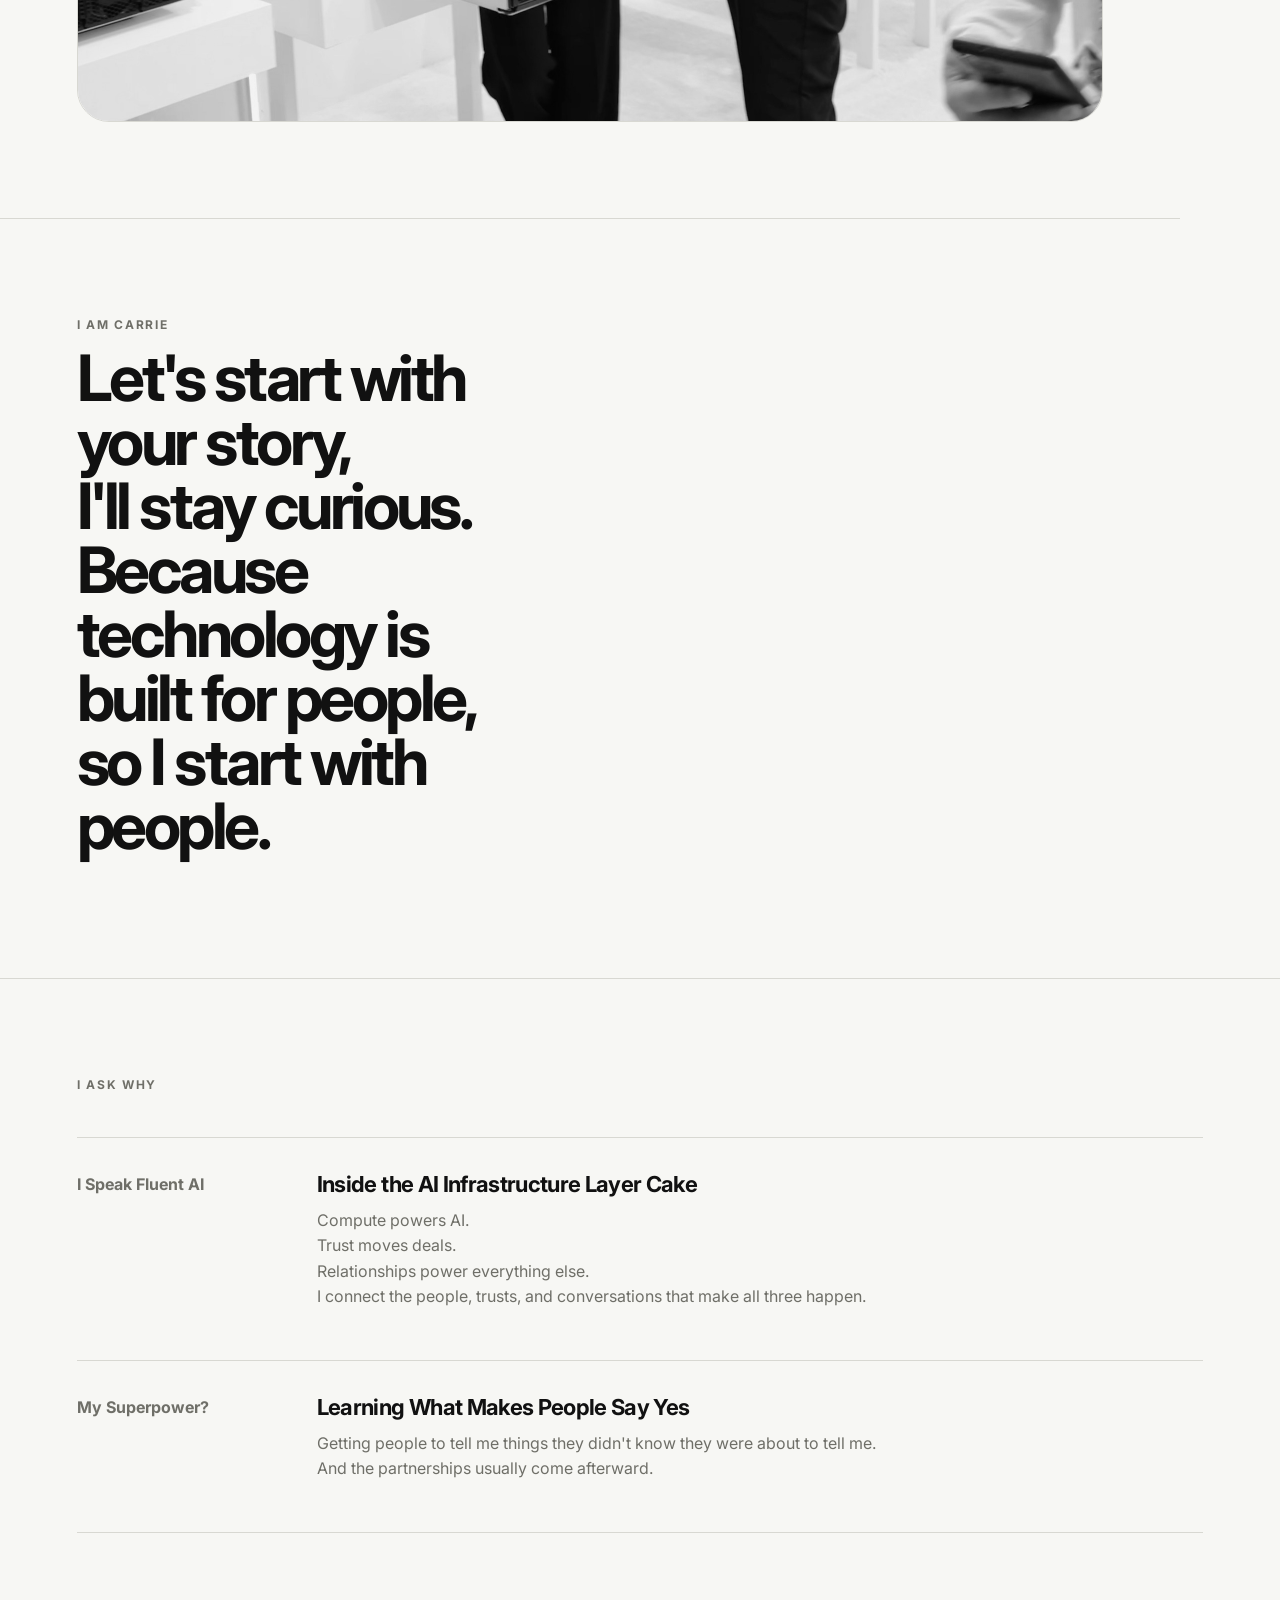
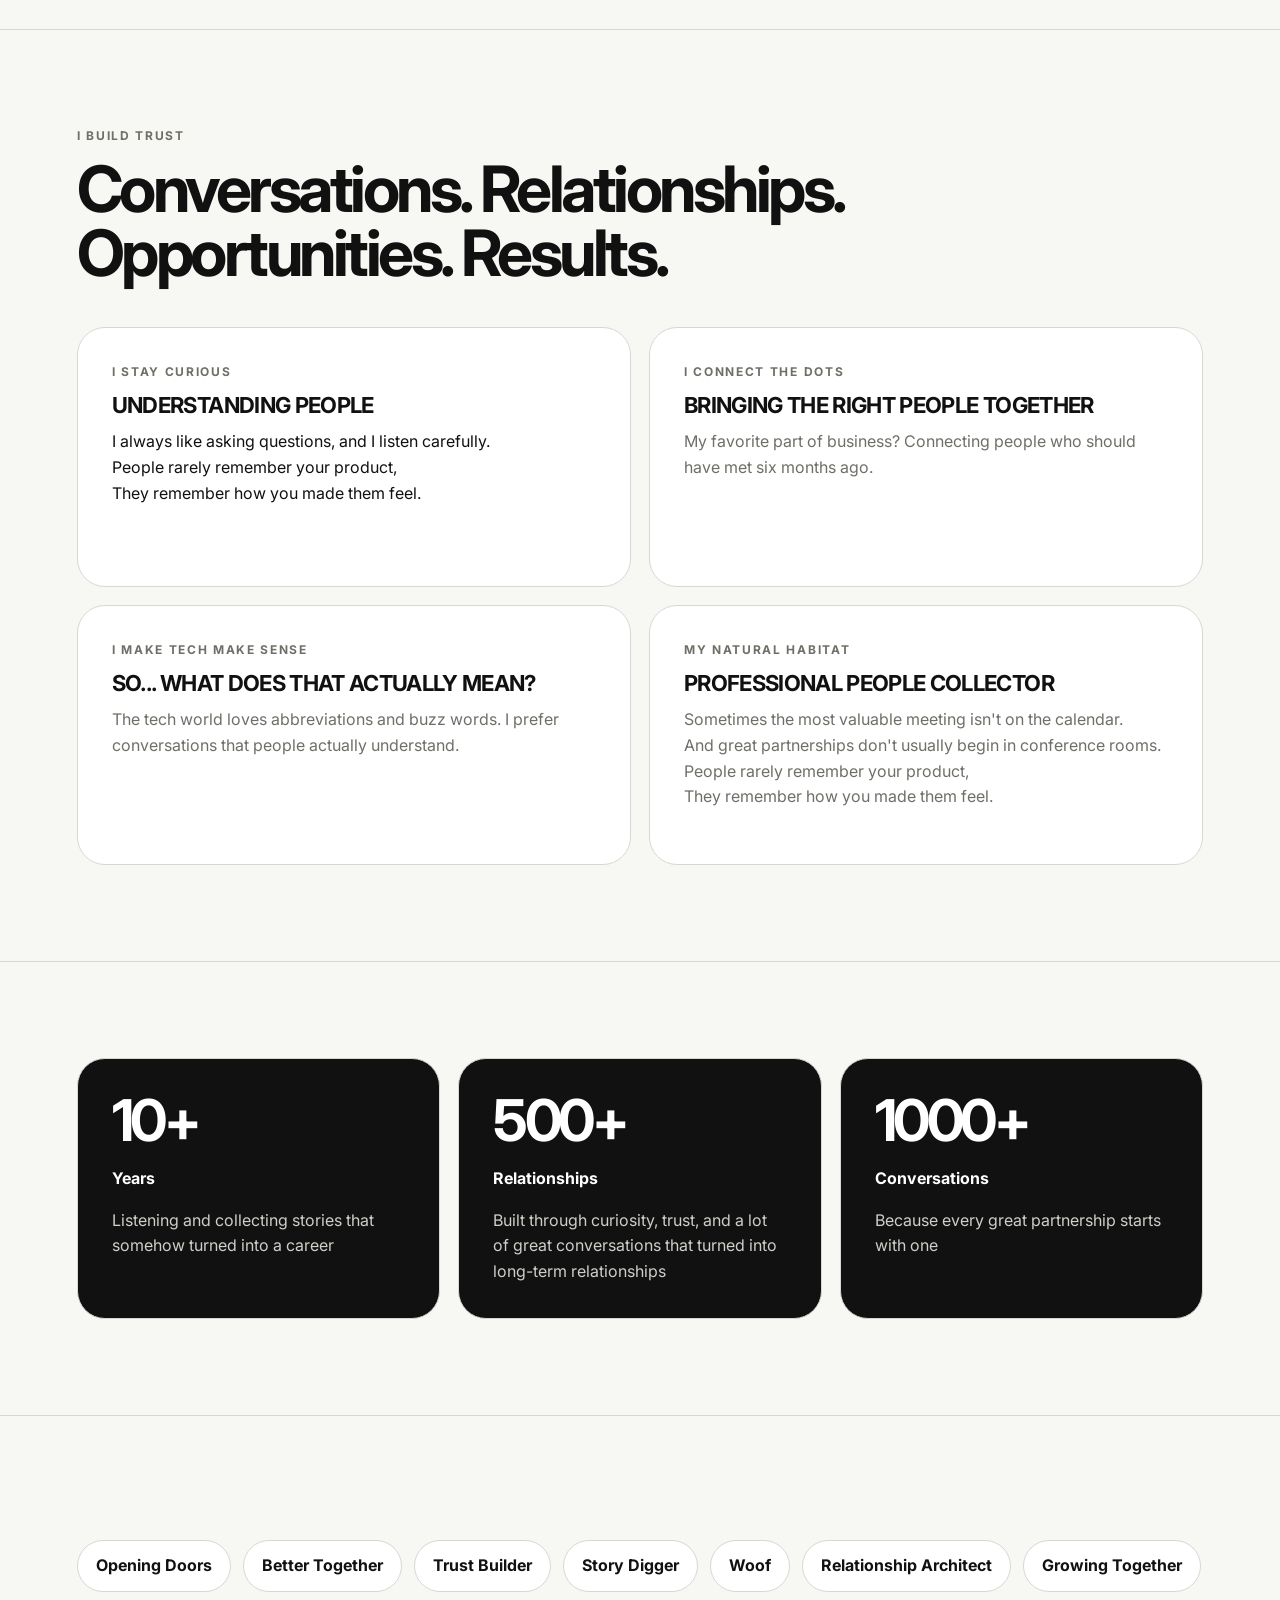
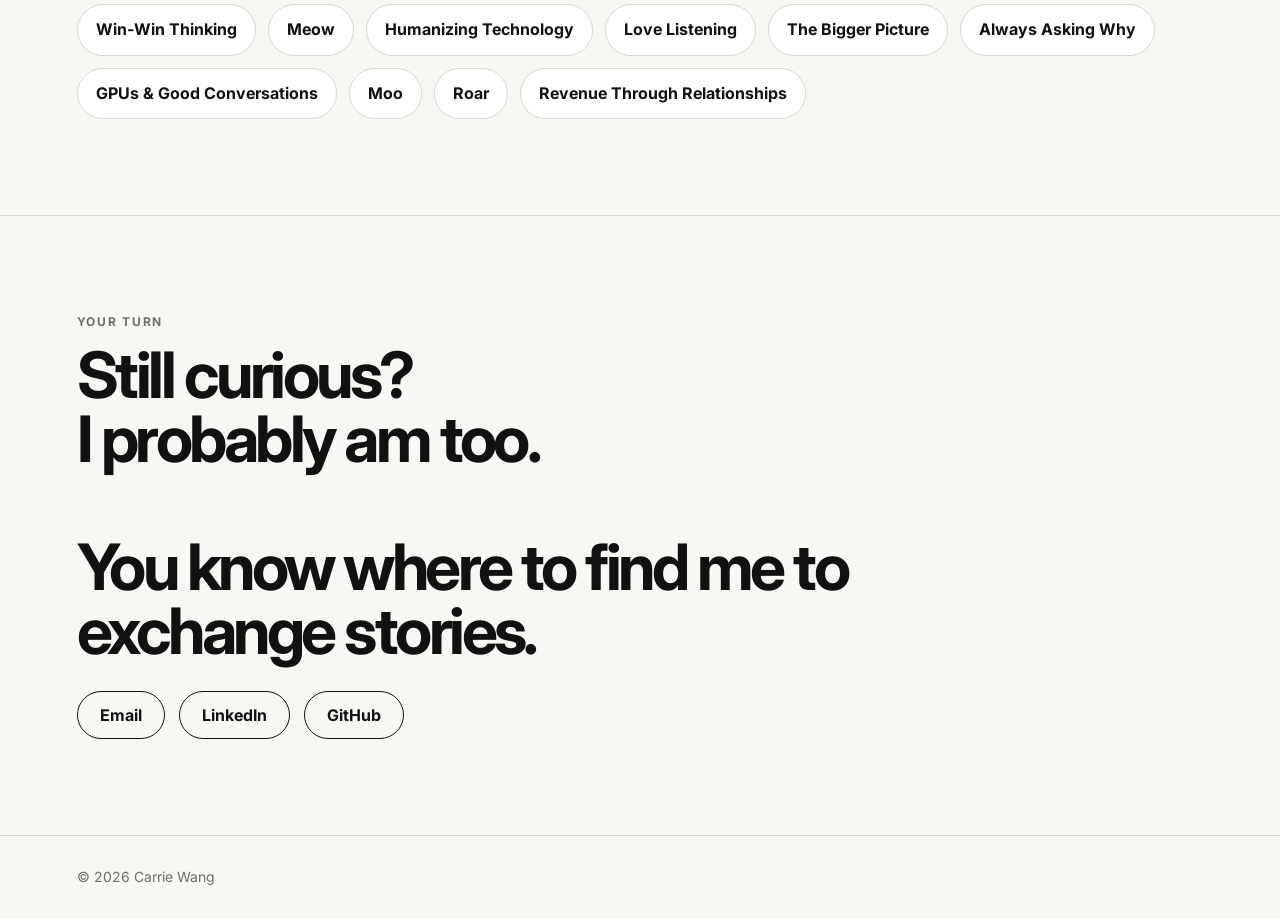
==== commit dd977f50: "Update index.html" ====
--- a/index.html
+++ b/index.html
@@ -162,7 +162,7 @@
 
     <section id="Turn" class="section contact">
       <p class="section-label">Your Turn</p>
-      <h2>Still curious?<br>I probably am too.<br>my inbox is open.<br>Let's exchange stories.</h2>
+      <h2>Still curious?<br>I probably am too.<br><br>You know where to find me to exchange stories.</h2>
       <div class="contact-links">
         <a href="mailto:carrie@carriewang.me">Email</a>
         <a href="https://www.linkedin.com/in/this-is-carrie-w/" target="_blank" rel="noopener">LinkedIn</a>
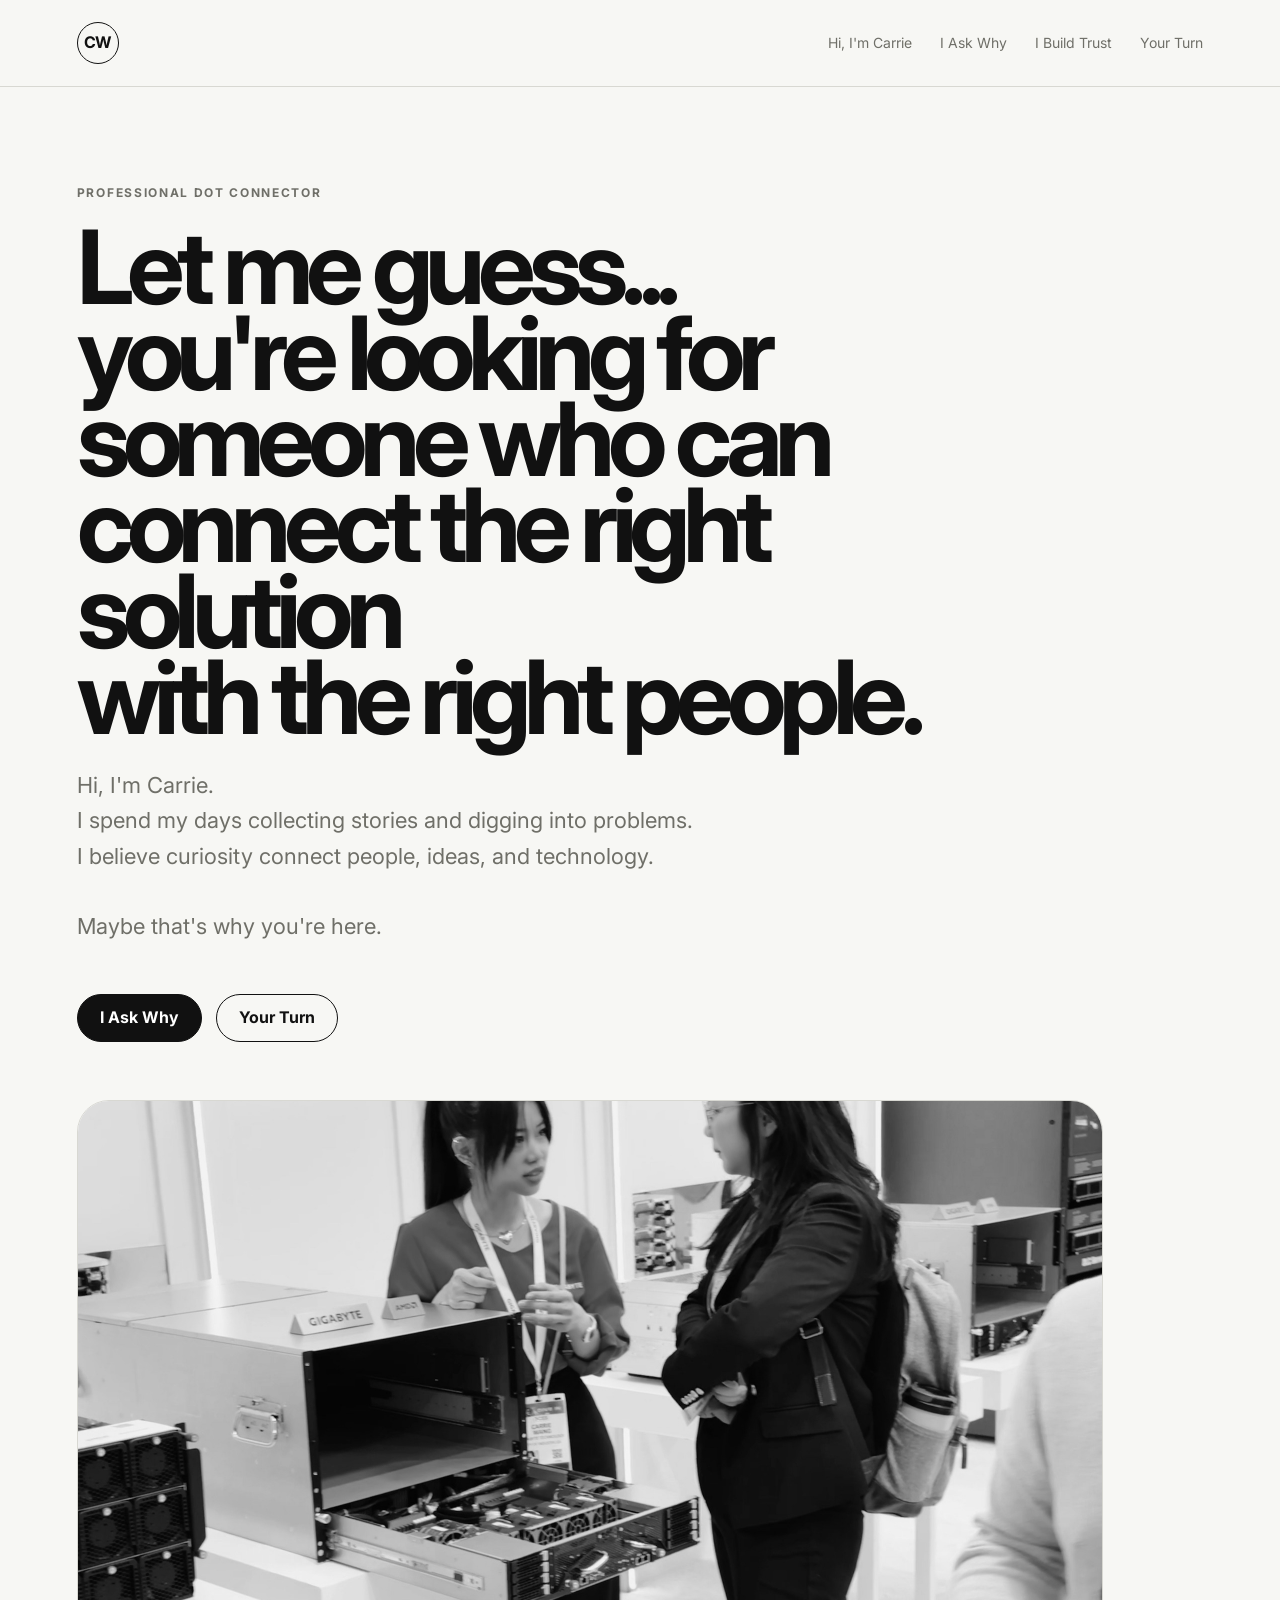
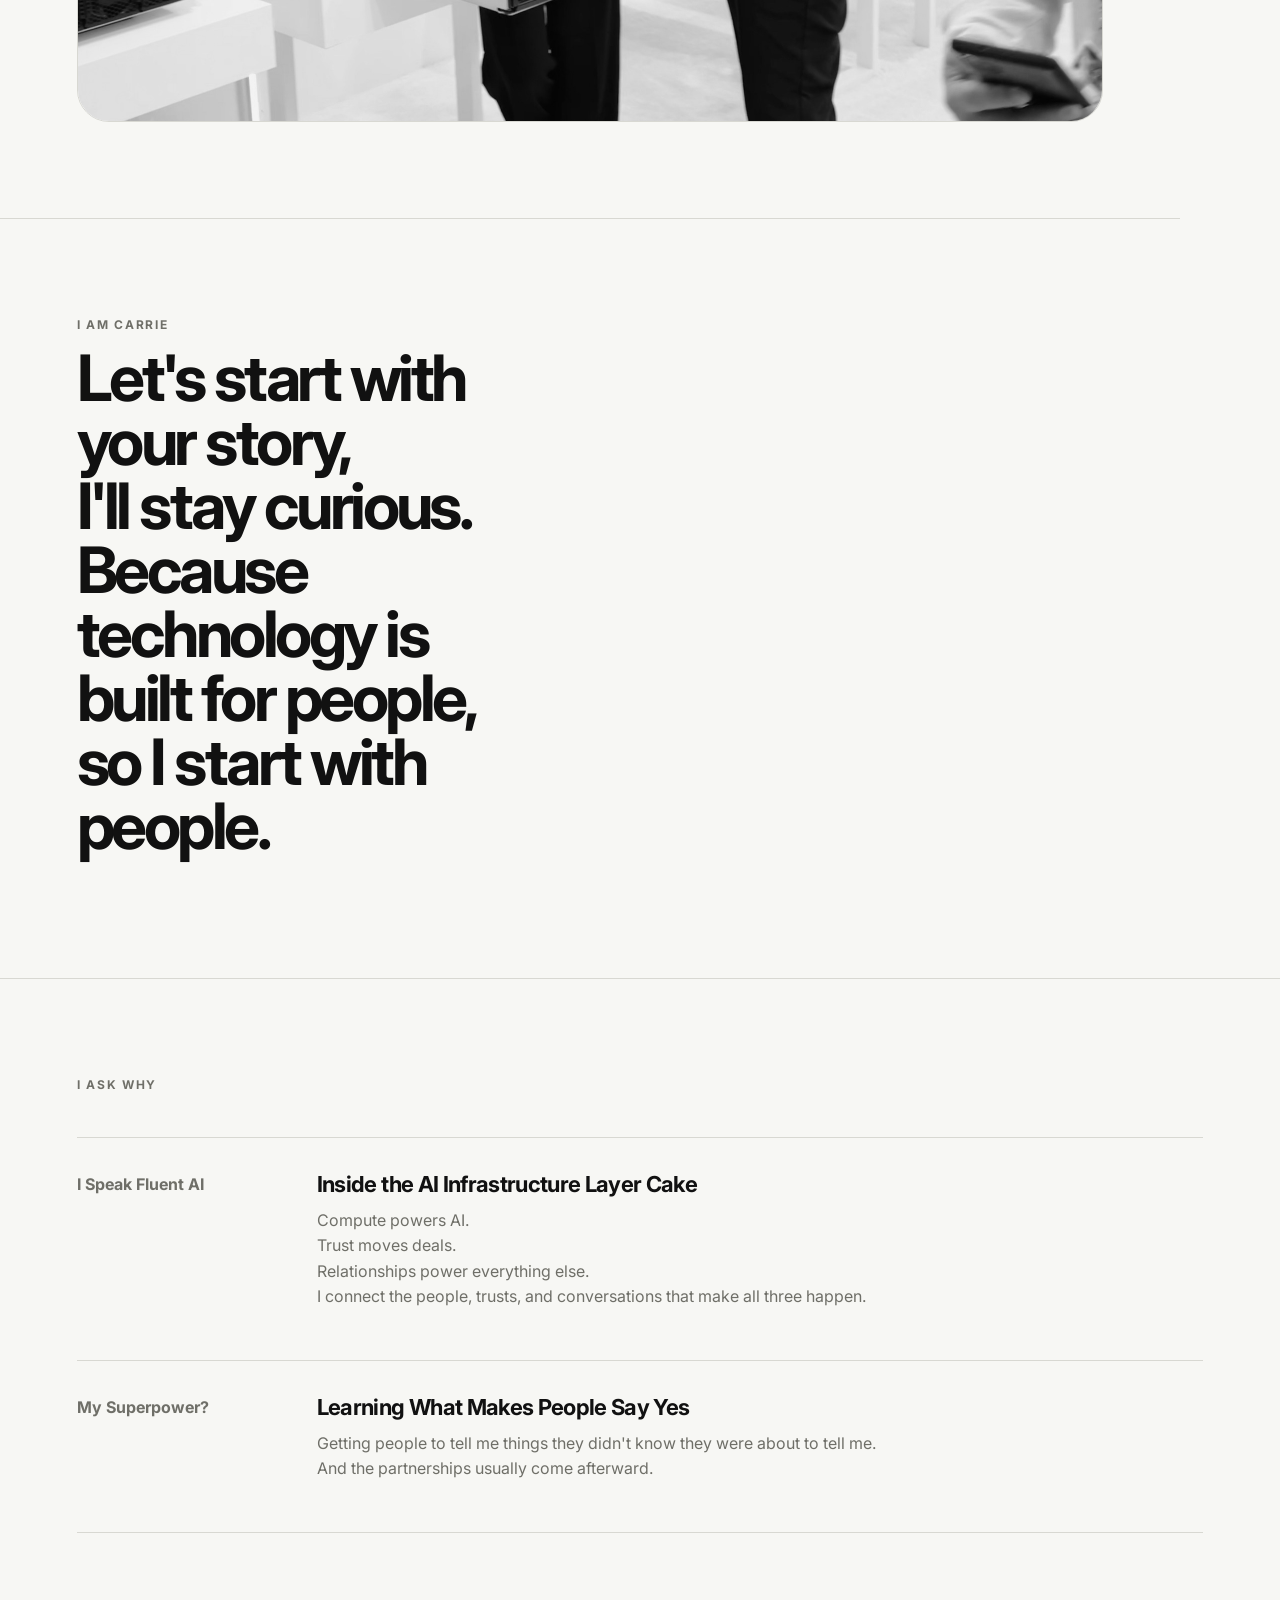
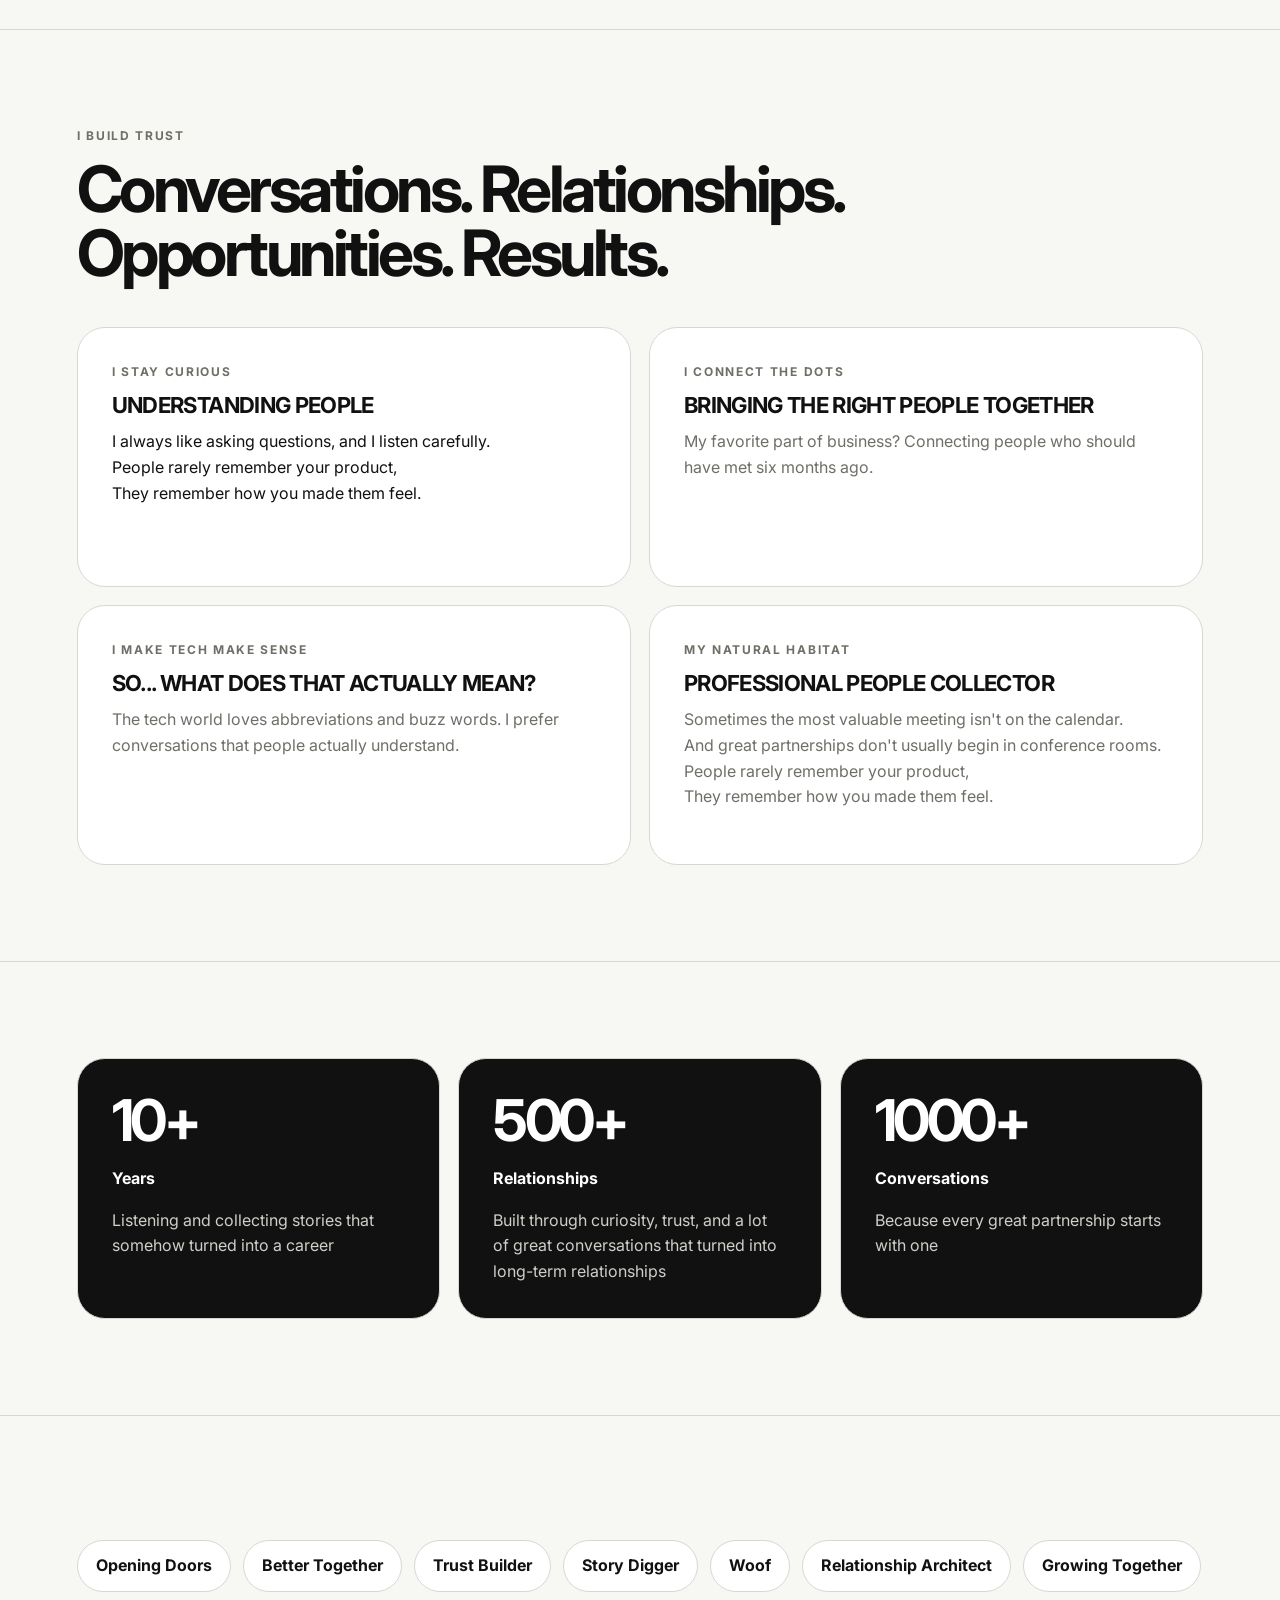
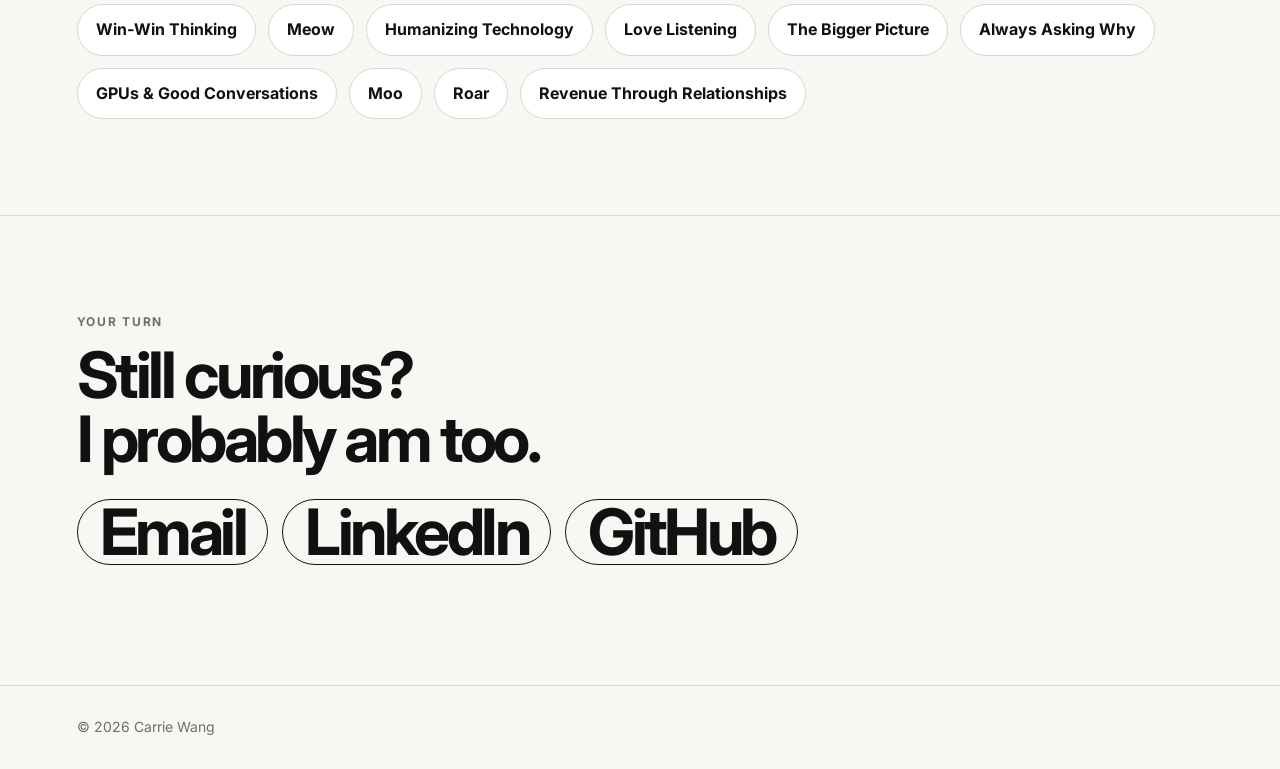
==== commit 235022ce: "Update index.html" ====
--- a/index.html
+++ b/index.html
@@ -162,7 +162,7 @@
 
     <section id="Turn" class="section contact">
       <p class="section-label">Your Turn</p>
-      <h2>Still curious?<br>I probably am too.<br><br>You know where to find me to exchange stories.</h2>
+      <h2>Still curious?<br>I probably am too.<br><You know where to find me to exchange stories.</h2>
       <div class="contact-links">
         <a href="mailto:carrie@carriewang.me">Email</a>
         <a href="https://www.linkedin.com/in/this-is-carrie-w/" target="_blank" rel="noopener">LinkedIn</a>
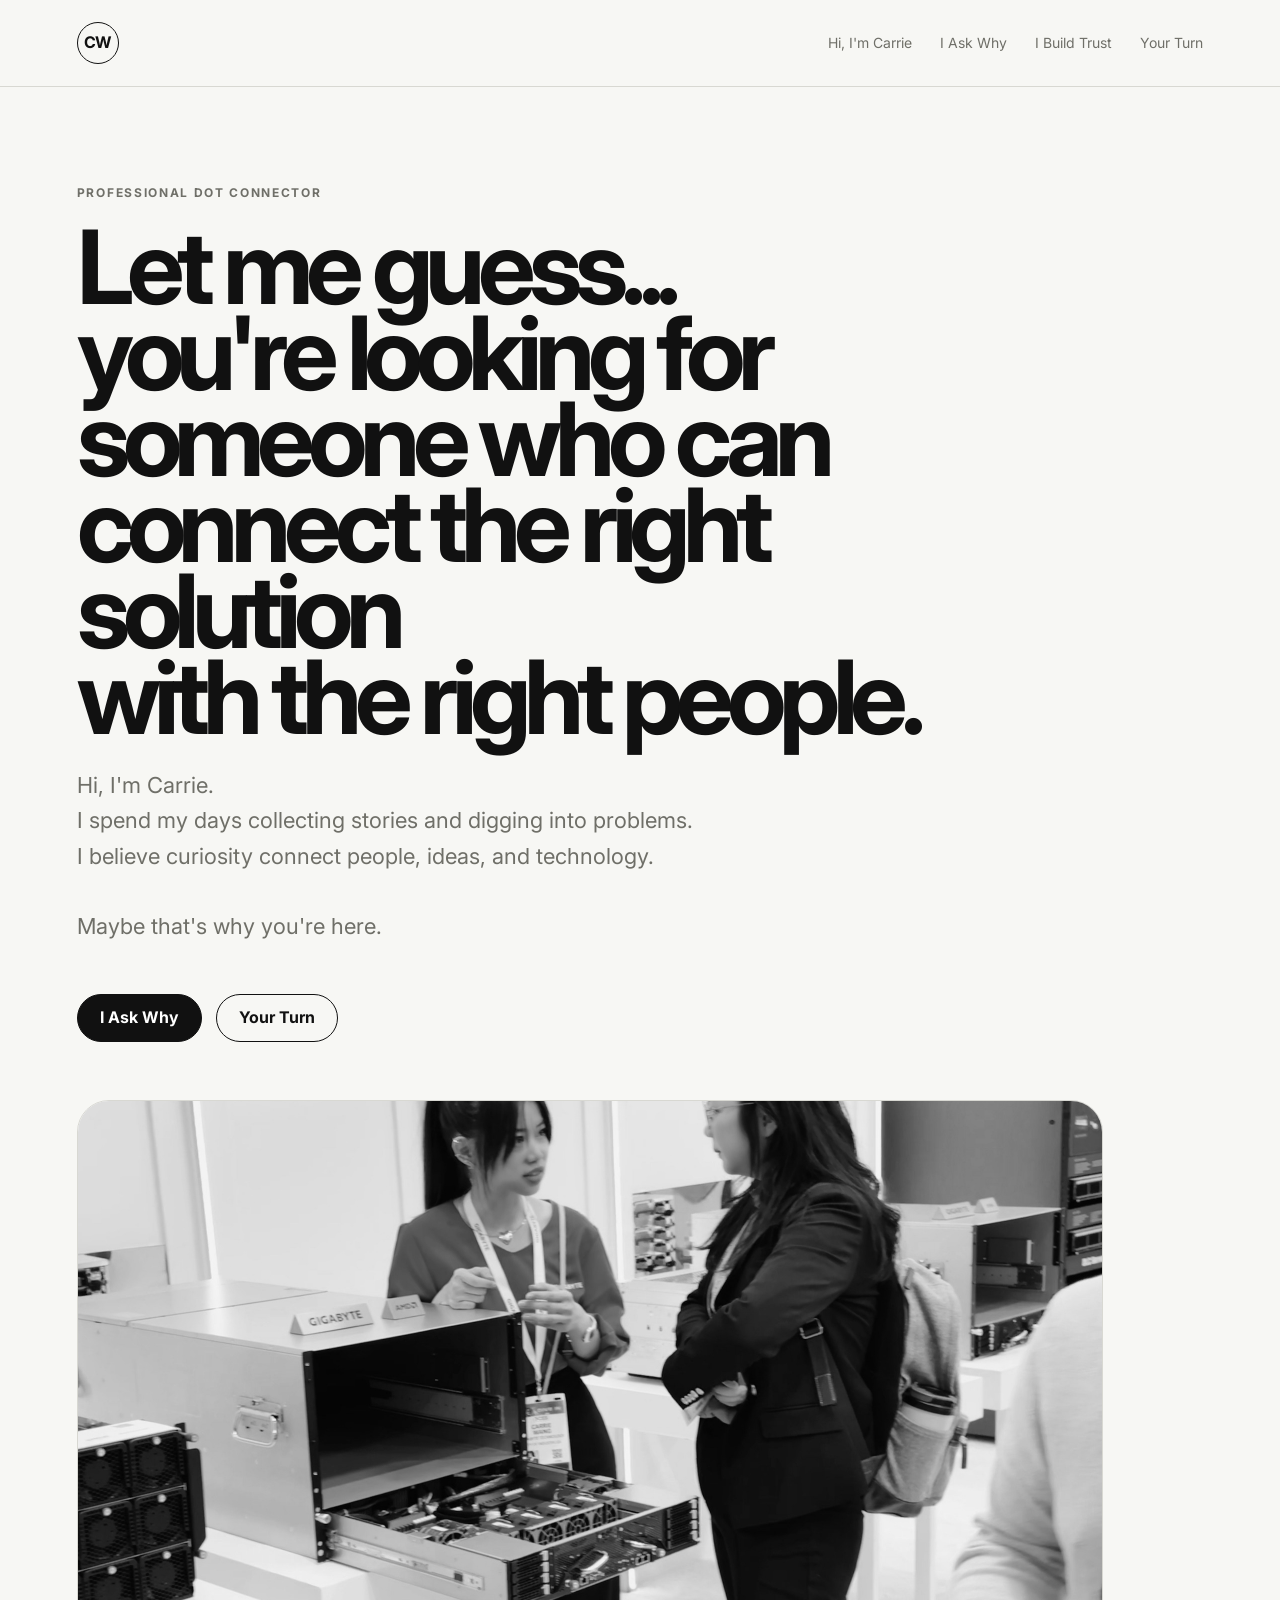
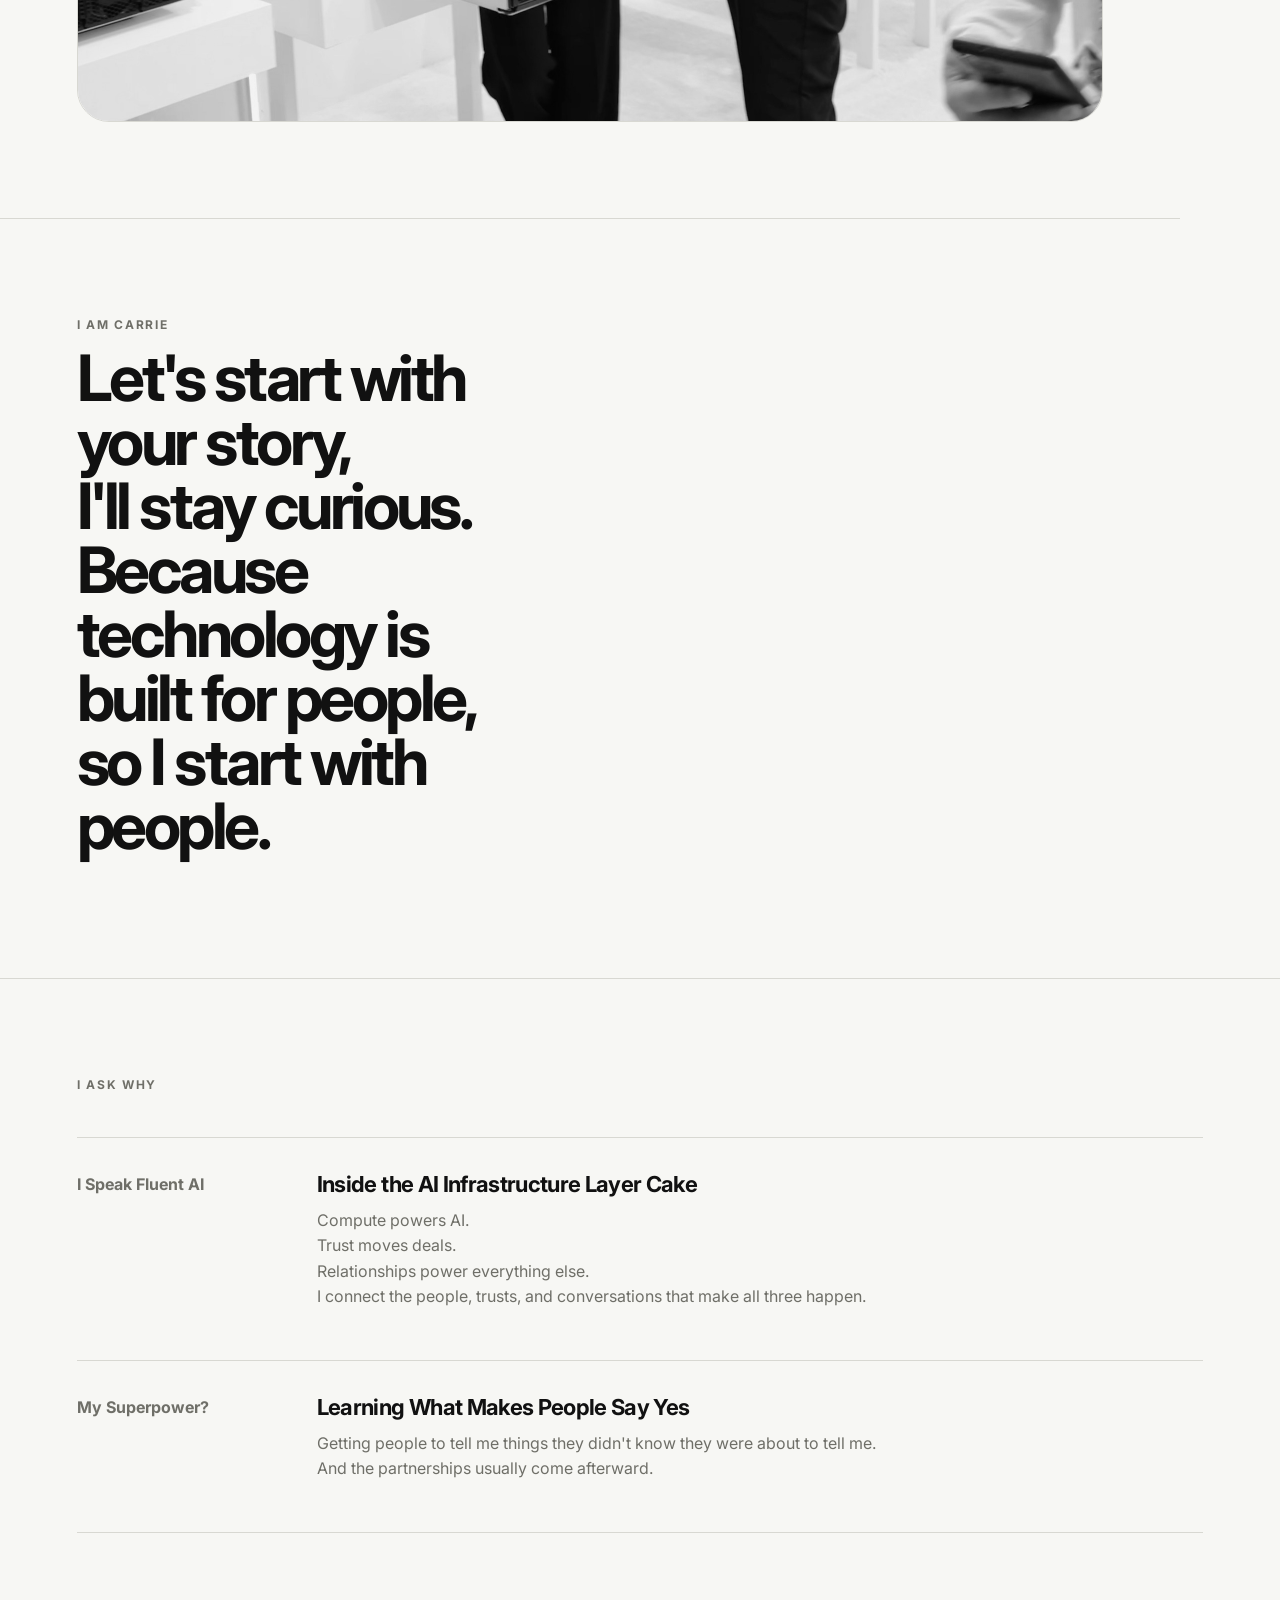
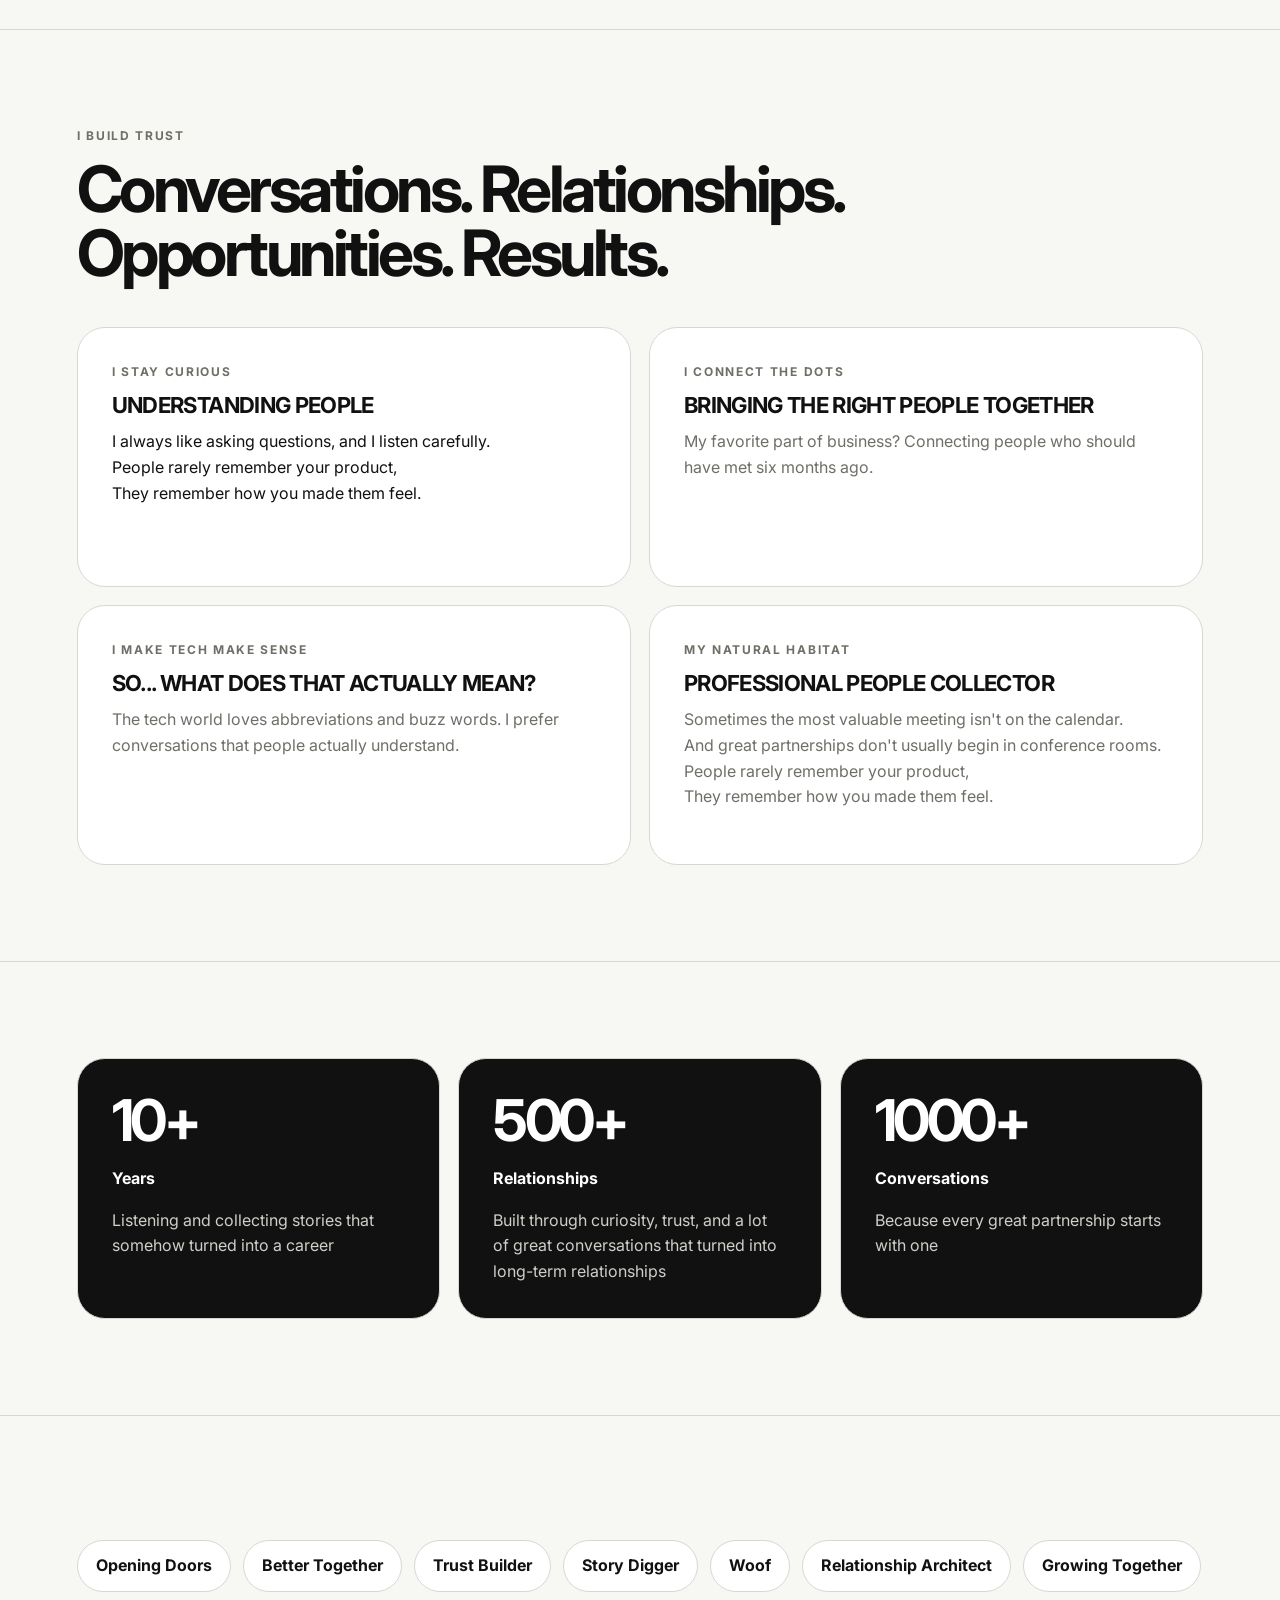
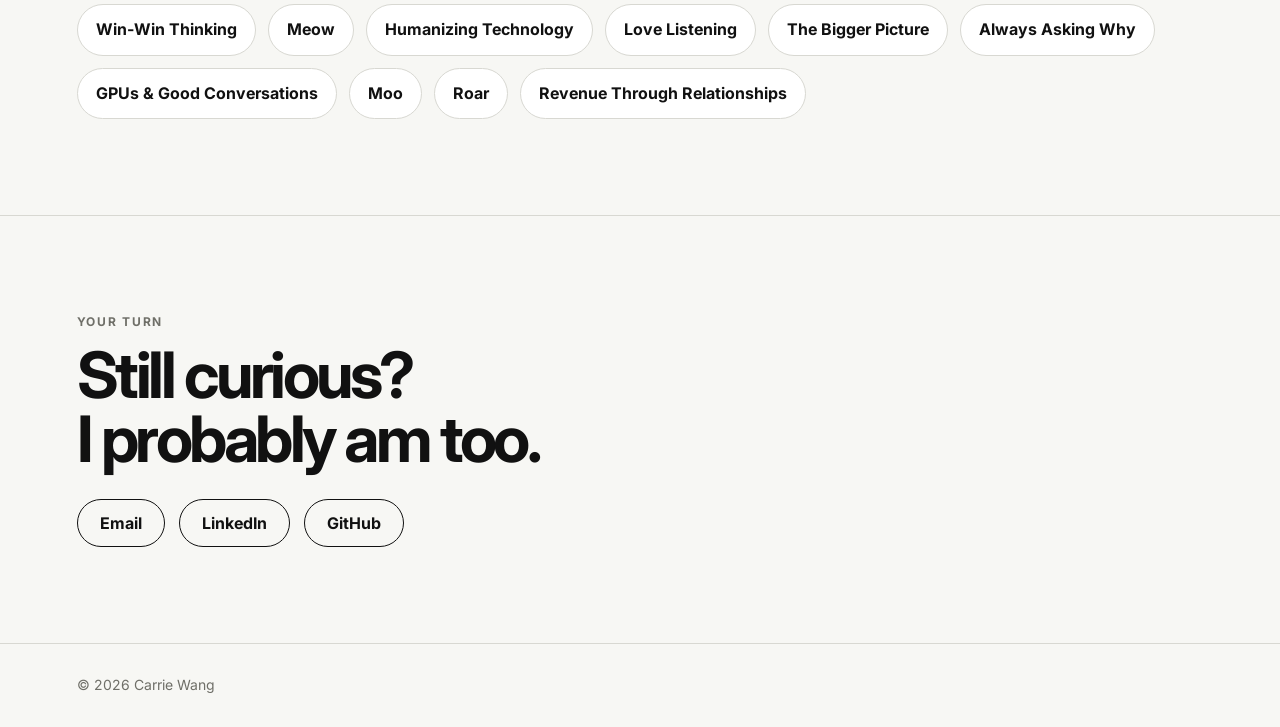
==== commit 16cfe6a1: "Update index.html" ====
--- a/index.html
+++ b/index.html
@@ -162,7 +162,7 @@
 
     <section id="Turn" class="section contact">
       <p class="section-label">Your Turn</p>
-      <h2>Still curious?<br>I probably am too.<br><You know where to find me to exchange stories.</h2>
+      <h2>Still curious?<br>I probably am too.<br><You know where to find me to exchange stories.<br></h2>
       <div class="contact-links">
         <a href="mailto:carrie@carriewang.me">Email</a>
         <a href="https://www.linkedin.com/in/this-is-carrie-w/" target="_blank" rel="noopener">LinkedIn</a>
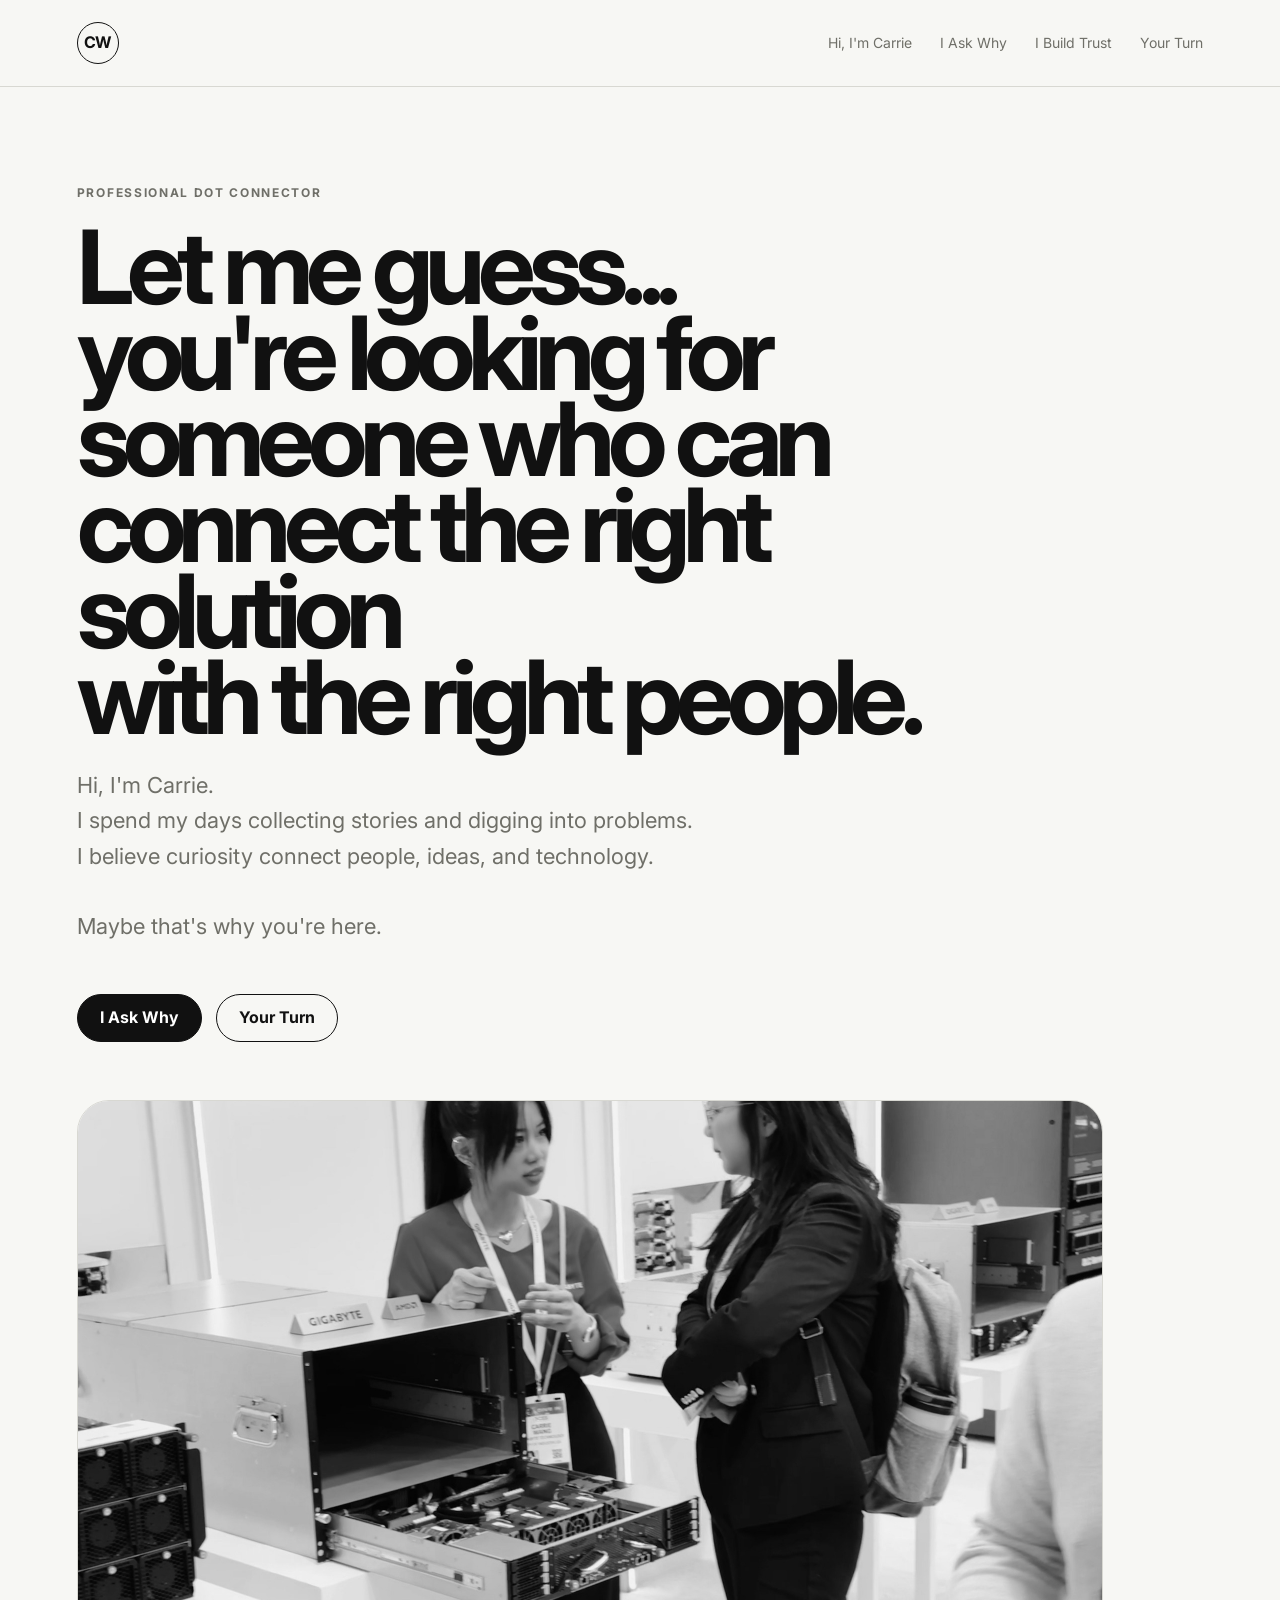
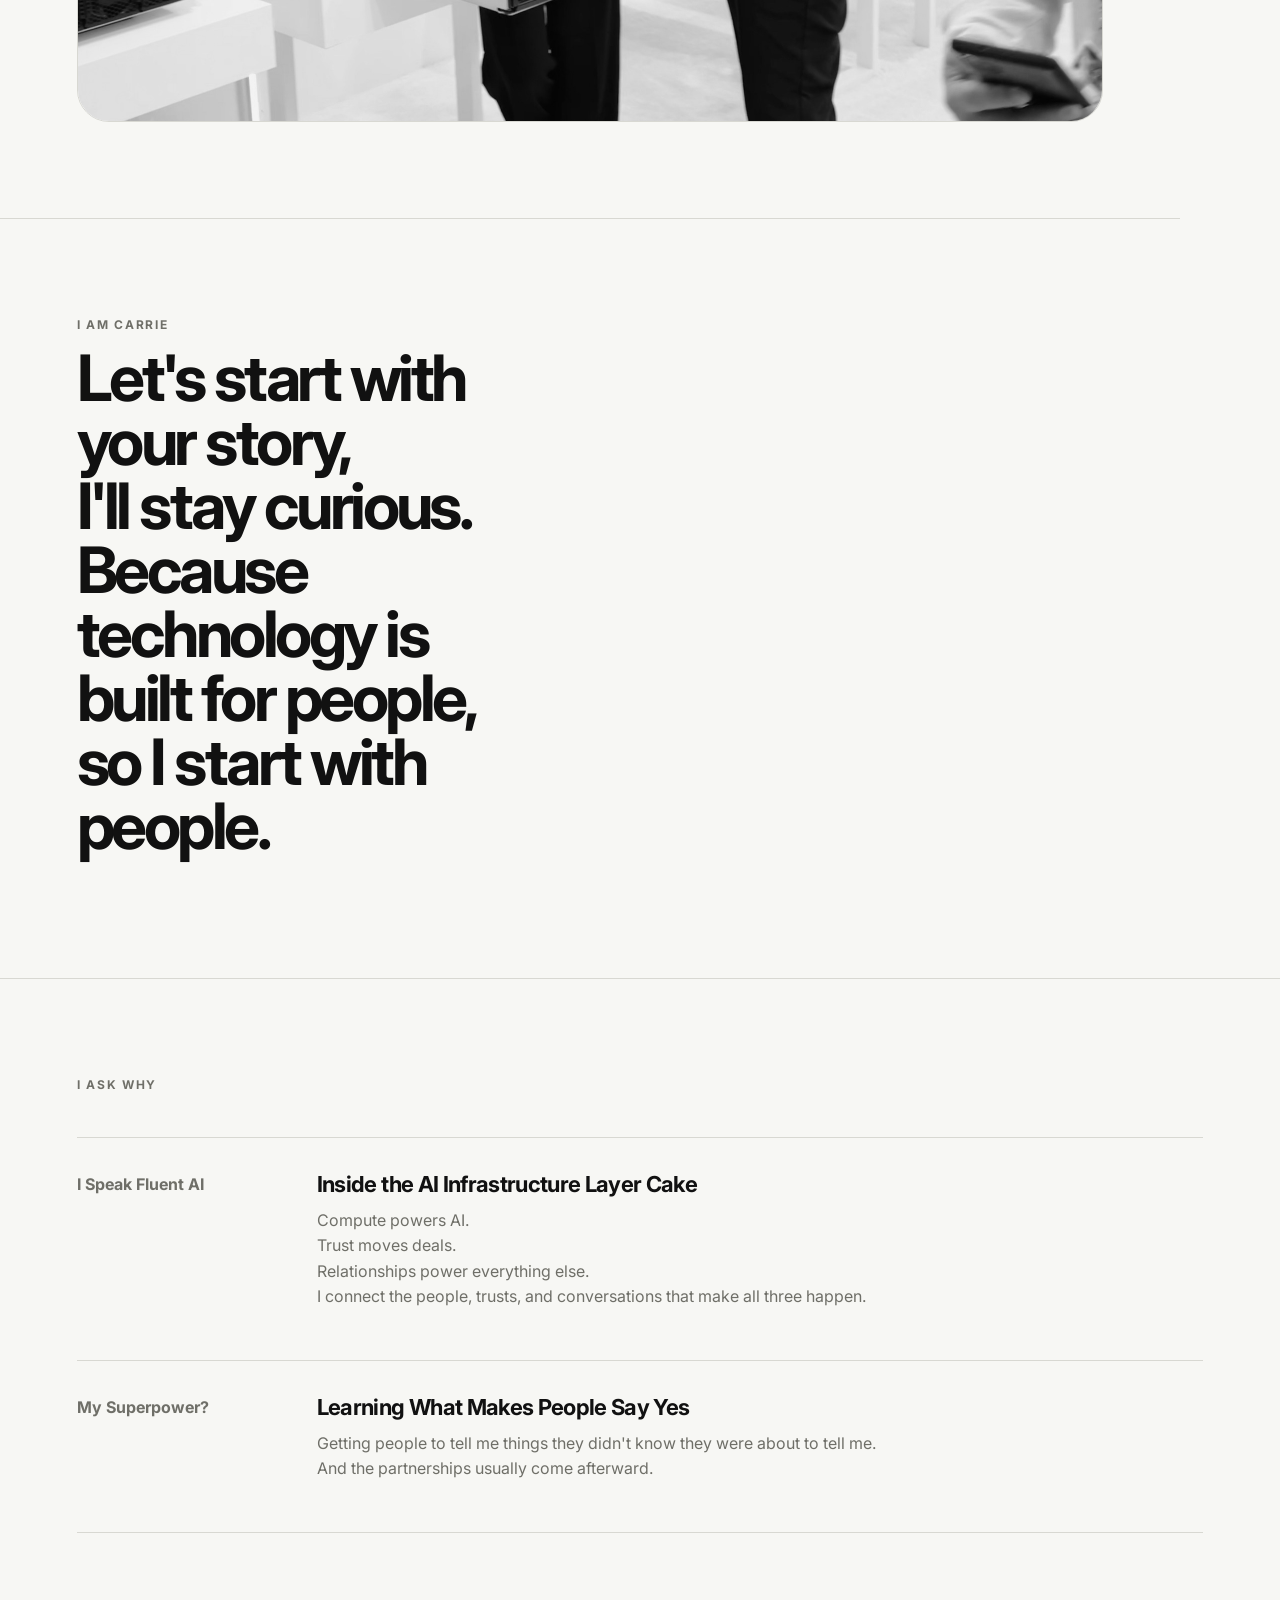
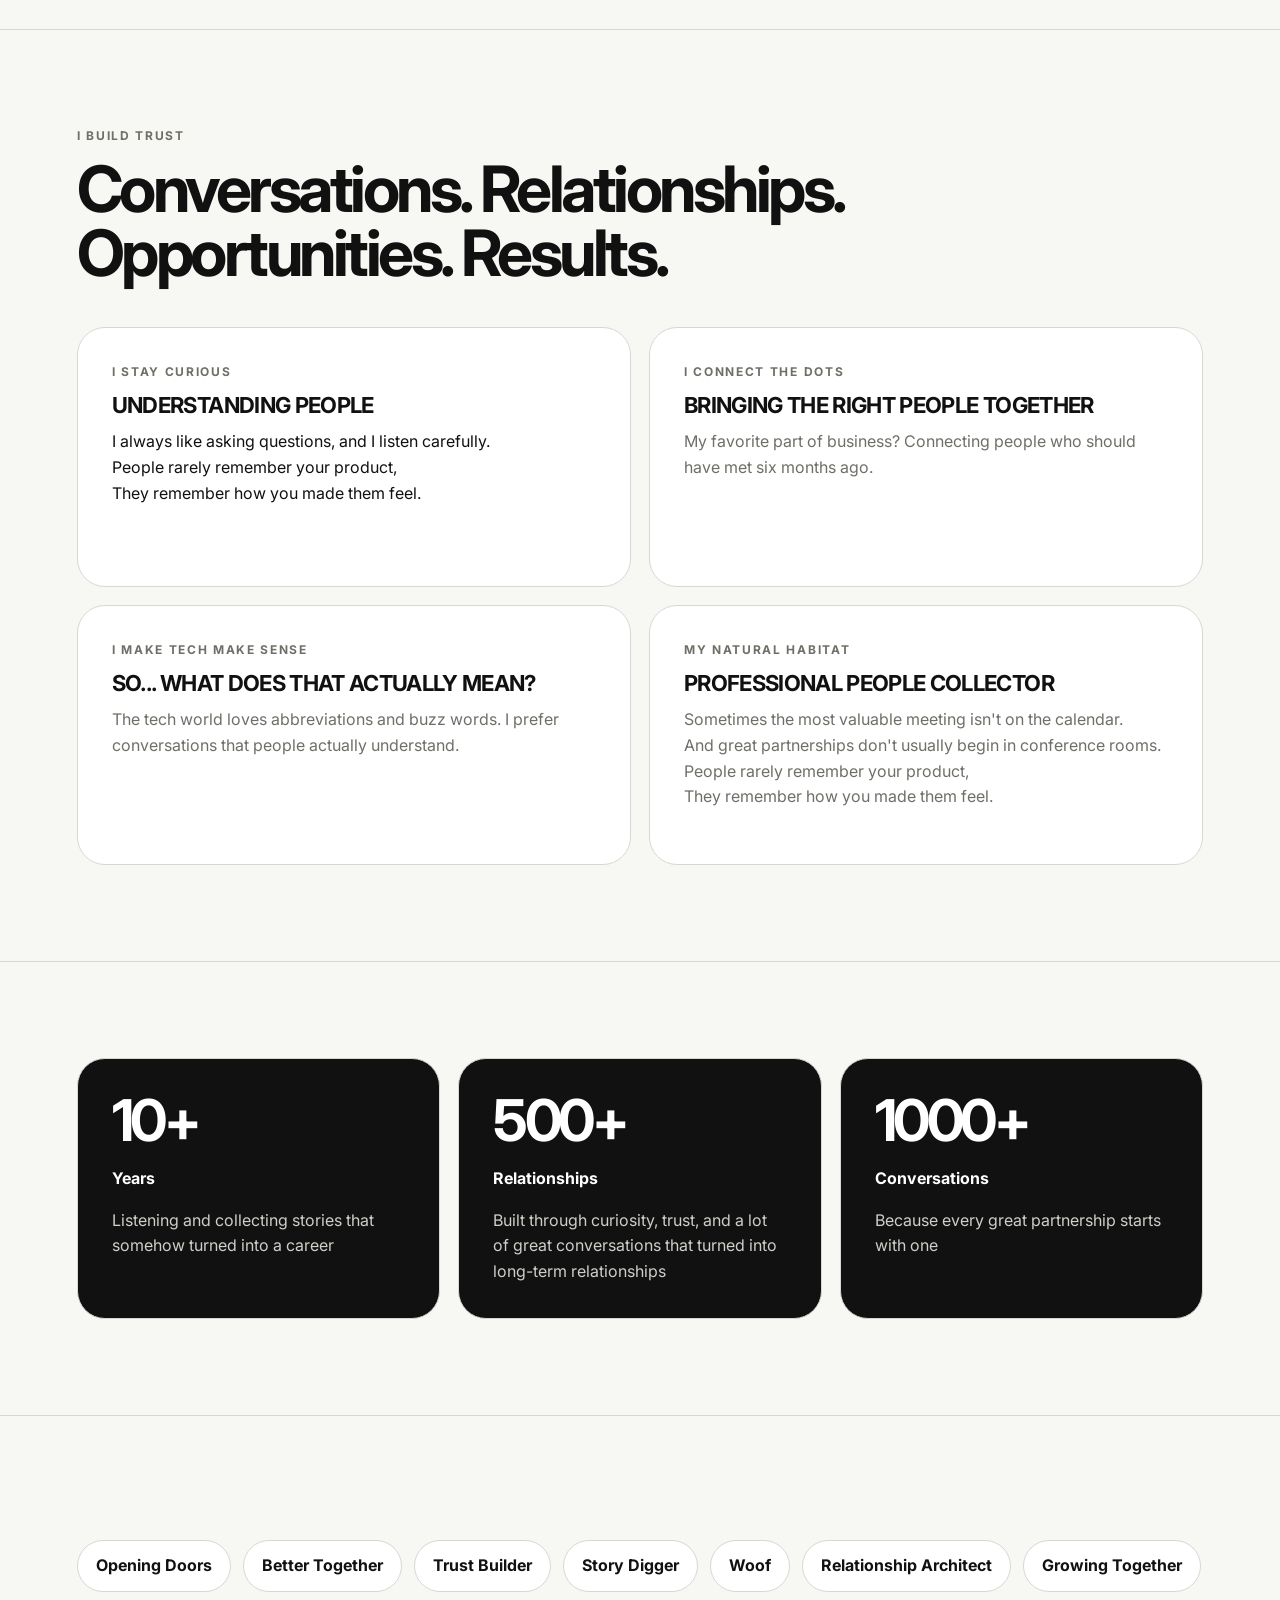
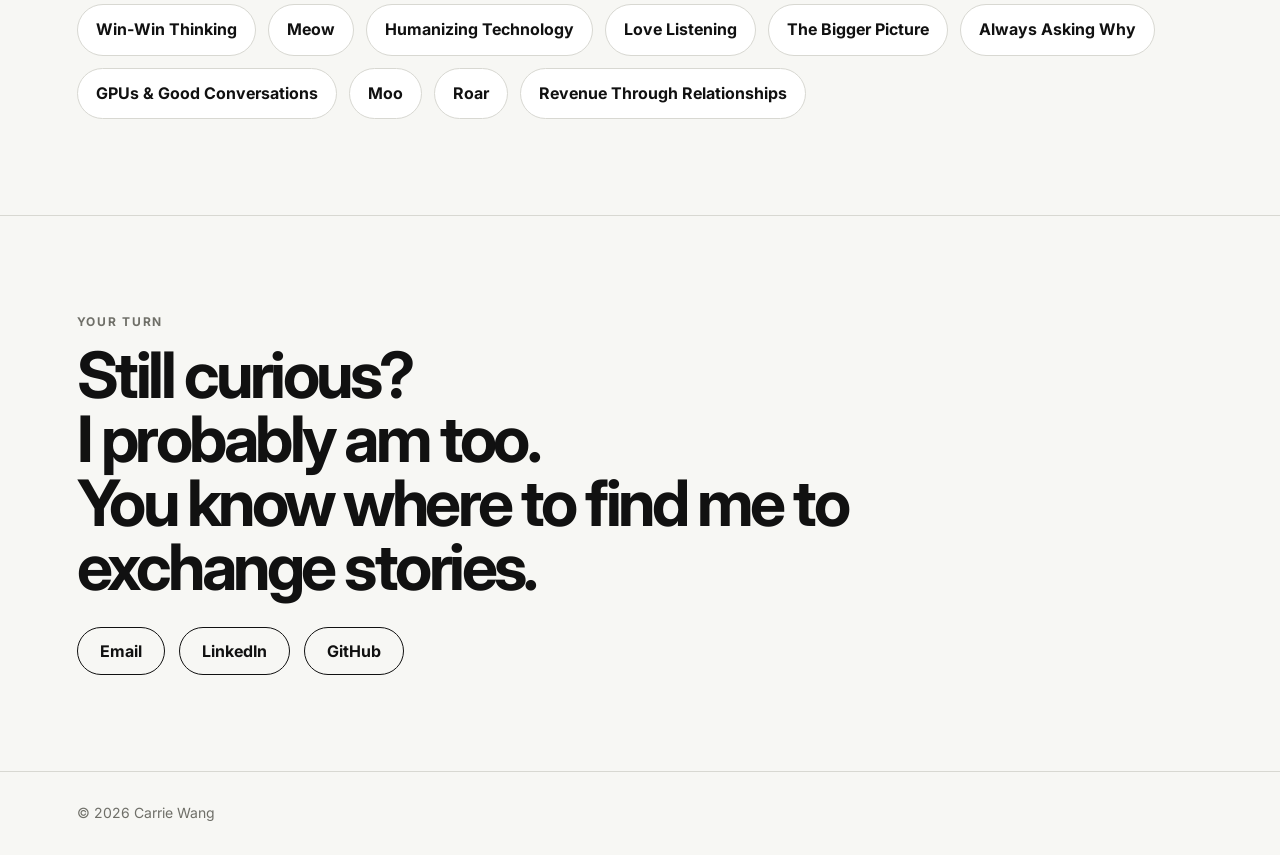
==== commit ae90a21a: "Update index.html" ====
--- a/index.html
+++ b/index.html
@@ -162,7 +162,7 @@
 
     <section id="Turn" class="section contact">
       <p class="section-label">Your Turn</p>
-      <h2>Still curious?<br>I probably am too.<br><You know where to find me to exchange stories.<br></h2>
+      <h2>Still curious?<br>I probably am too.<br>You know where to find me to exchange stories.</h2>
       <div class="contact-links">
         <a href="mailto:carrie@carriewang.me">Email</a>
         <a href="https://www.linkedin.com/in/this-is-carrie-w/" target="_blank" rel="noopener">LinkedIn</a>
